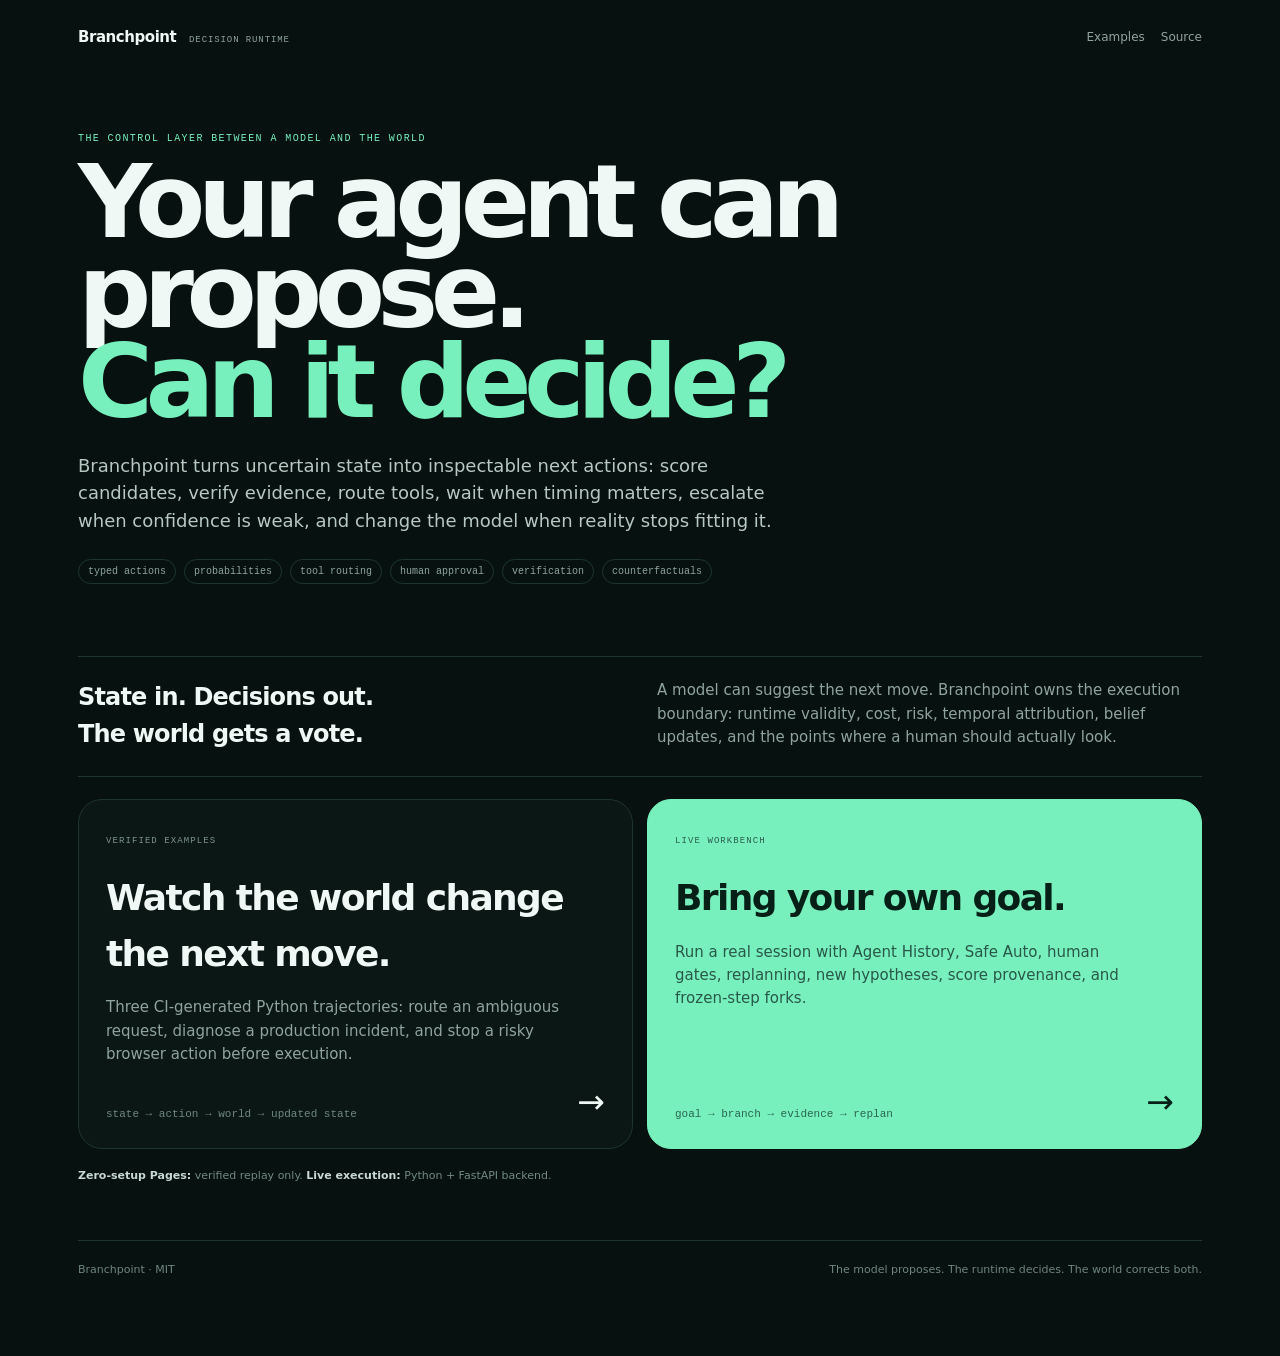
==== site/index.html @ 979b8182 "site: make the verified examples instantly relatable" ====
<!doctype html>
<html lang="en"><head><meta charset="utf-8"><meta name="viewport" content="width=device-width,initial-scale=1">
<meta name="description" content="Branchpoint is a decision runtime for AI agents: bounded probabilistic decisions, tool routing, confidence gates, verification, human approval, and counterfactual replay.">
<meta name="keywords" content="AI agents, decision runtime, probabilistic decisions, typed decisions, tool routing, semantic routing, confidence gates, human in the loop, agent evaluation, counterfactual replay">
<meta property="og:title" content="Branchpoint — the decision layer for agents">
<meta property="og:description" content="Your model can propose. Your software still has to decide.">
<meta property="og:type" content="website">
<meta name="twitter:card" content="summary_large_image">
<title>Branchpoint — probabilistic decision runtime for AI agents</title>
<style>
:root{--bg:#07110f;--paper:#0b1715;--ink:#eff8f4;--muted:#90a49e;--line:#1d3530;--mint:#78f0be;--soft:#cfe0da}
*{box-sizing:border-box}body{margin:0;background:var(--bg);color:var(--ink);font:15px/1.55 Inter,ui-sans-serif,system-ui,sans-serif}a{color:inherit}.wrap{max-width:1180px;margin:auto;padding:26px 28px 78px}.top{display:flex;align-items:center;justify-content:space-between;margin-bottom:84px}.brand{font-weight:850;letter-spacing:-.03em;text-decoration:none}.brand small{margin-left:8px;color:var(--muted);font:9px ui-monospace,monospace;letter-spacing:.1em}.topnav{display:flex;gap:16px}.topnav a{color:var(--muted);font-size:12px;text-decoration:none}.hero{max-width:920px}.eyebrow{color:var(--mint);font:10px ui-monospace,monospace;letter-spacing:.14em}.hero h1{font-size:clamp(54px,8vw,104px);line-height:.88;letter-spacing:-.075em;margin:13px 0 24px;max-width:1000px}.hero h1 em{color:var(--mint);font-style:normal}.hero p{max-width:740px;margin:0;color:#b7c8c2;font-size:18px}.proof{display:flex;gap:8px;flex-wrap:wrap;margin-top:24px}.proof span{border:1px solid var(--line);border-radius:999px;padding:6px 9px;color:#8ea49e;font:10px ui-monospace,monospace}.statement{margin:72px 0 22px;padding:22px 0;border-top:1px solid var(--line);border-bottom:1px solid var(--line);display:grid;grid-template-columns:1fr 1fr;gap:34px}.statement b{font-size:24px;letter-spacing:-.035em}.statement p{margin:0;color:var(--muted)}.grid{display:grid;grid-template-columns:1fr 1fr;gap:14px}.card{display:block;position:relative;min-height:350px;padding:27px;border:1px solid var(--line);border-radius:24px;background:var(--paper);text-decoration:none;transition:.16s}.card:hover{transform:translateY(-2px);border-color:#40665a}.card.primary{background:var(--mint);color:#062018;border-color:var(--mint)}.tag{font:9px ui-monospace,monospace;letter-spacing:.12em;color:#7d958d}.primary .tag{color:#295e4d}.card h2{font-size:36px;letter-spacing:-.045em;margin:20px 0 10px}.card p{max-width:470px;color:var(--muted)}.primary p{color:#285848}.flow{position:absolute;left:27px;bottom:28px;font:11px ui-monospace,monospace;color:#6f8880}.primary .flow{color:#2a6551}.arrow{position:absolute;right:27px;bottom:20px;font-size:33px}.mini{margin-top:18px;color:#728a82;font-size:11px}.mini strong{color:#c8d9d3}.footer{margin-top:56px;padding-top:20px;border-top:1px solid var(--line);display:flex;justify-content:space-between;gap:20px;color:#6f857e;font-size:11px}
@media(max-width:760px){.top{margin-bottom:54px}.topnav{display:none}.hero h1{font-size:55px}.statement,.grid{grid-template-columns:1fr}.card{min-height:320px}.wrap{padding-inline:18px}}
</style></head>
<body><main class="wrap">
<header class="top"><a class="brand" href="./">Branchpoint <small>DECISION RUNTIME</small></a><nav class="topnav"><a href="examples.html">Examples</a><a href="https://github.com/hippoley/branchpoint-runtime">Source</a></nav></header>
<section class="hero">
<div class="eyebrow">THE CONTROL LAYER BETWEEN A MODEL AND THE WORLD</div>
<h1>Your agent can propose.<br><em>Can it decide?</em></h1>
<p>Branchpoint turns uncertain state into inspectable next actions: score candidates, verify evidence, route tools, wait when timing matters, escalate when confidence is weak, and change the model when reality stops fitting it.</p>
<div class="proof"><span>typed actions</span><span>probabilities</span><span>tool routing</span><span>human approval</span><span>verification</span><span>counterfactuals</span></div>
</section>
<section class="statement">
<b>State in. Decisions out.<br>The world gets a vote.</b>
<p>A model can suggest the next move. Branchpoint owns the execution boundary: runtime validity, cost, risk, temporal attribution, belief updates, and the points where a human should actually look.</p>
</section>
<section class="grid">
<a class="card" href="examples.html">
<span class="tag">VERIFIED EXAMPLES</span>
<h2>Watch the world change the next move.</h2>
<p>Three CI-generated Python trajectories: route an ambiguous request, diagnose a production incident, and stop a risky browser action before execution.</p>
<div class="flow">state → action → world → updated state</div><span class="arrow">→</span>
</a>
<a class="card primary" href="https://github.com/hippoley/branchpoint-runtime">
<span class="tag">LIVE WORKBENCH</span>
<h2>Bring your own goal.</h2>
<p>Run a real session with Agent History, Safe Auto, human gates, replanning, new hypotheses, score provenance, and frozen-step forks.</p>
<div class="flow">goal → branch → evidence → replan</div><span class="arrow">→</span>
</a>
</section>
<div class="mini"><strong>Zero-setup Pages:</strong> verified replay only. <strong>Live execution:</strong> Python + FastAPI backend.</div>
<footer class="footer"><span>Branchpoint · MIT</span><span>The model proposes. The runtime decides. The world corrects both.</span></footer>
</main></body></html>
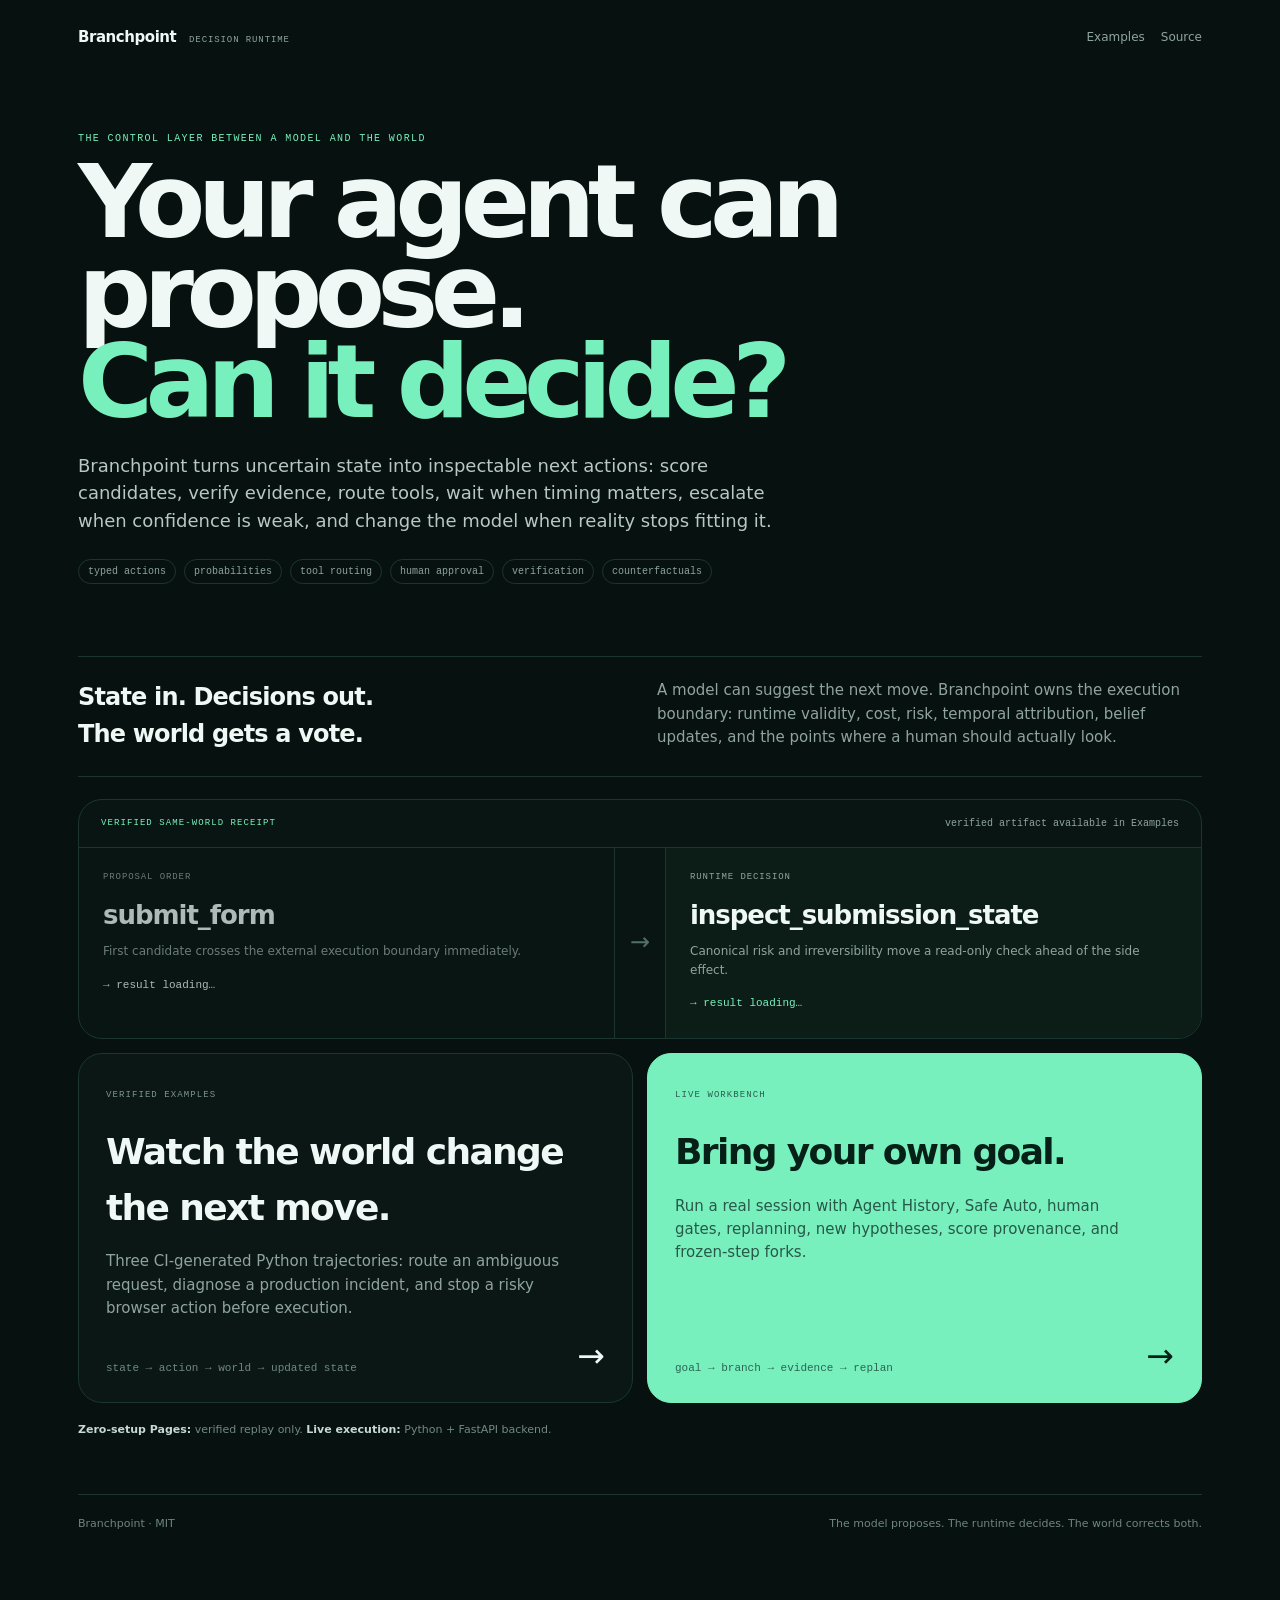
==== commit ca512b93: "site: surface the verified execution-boundary split on the homepage" ====
--- a/site/index.html
+++ b/site/index.html
@@ -9,8 +9,8 @@
 <title>Branchpoint — probabilistic decision runtime for AI agents</title>
 <style>
 :root{--bg:#07110f;--paper:#0b1715;--ink:#eff8f4;--muted:#90a49e;--line:#1d3530;--mint:#78f0be;--soft:#cfe0da}
-*{box-sizing:border-box}body{margin:0;background:var(--bg);color:var(--ink);font:15px/1.55 Inter,ui-sans-serif,system-ui,sans-serif}a{color:inherit}.wrap{max-width:1180px;margin:auto;padding:26px 28px 78px}.top{display:flex;align-items:center;justify-content:space-between;margin-bottom:84px}.brand{font-weight:850;letter-spacing:-.03em;text-decoration:none}.brand small{margin-left:8px;color:var(--muted);font:9px ui-monospace,monospace;letter-spacing:.1em}.topnav{display:flex;gap:16px}.topnav a{color:var(--muted);font-size:12px;text-decoration:none}.hero{max-width:920px}.eyebrow{color:var(--mint);font:10px ui-monospace,monospace;letter-spacing:.14em}.hero h1{font-size:clamp(54px,8vw,104px);line-height:.88;letter-spacing:-.075em;margin:13px 0 24px;max-width:1000px}.hero h1 em{color:var(--mint);font-style:normal}.hero p{max-width:740px;margin:0;color:#b7c8c2;font-size:18px}.proof{display:flex;gap:8px;flex-wrap:wrap;margin-top:24px}.proof span{border:1px solid var(--line);border-radius:999px;padding:6px 9px;color:#8ea49e;font:10px ui-monospace,monospace}.statement{margin:72px 0 22px;padding:22px 0;border-top:1px solid var(--line);border-bottom:1px solid var(--line);display:grid;grid-template-columns:1fr 1fr;gap:34px}.statement b{font-size:24px;letter-spacing:-.035em}.statement p{margin:0;color:var(--muted)}.grid{display:grid;grid-template-columns:1fr 1fr;gap:14px}.card{display:block;position:relative;min-height:350px;padding:27px;border:1px solid var(--line);border-radius:24px;background:var(--paper);text-decoration:none;transition:.16s}.card:hover{transform:translateY(-2px);border-color:#40665a}.card.primary{background:var(--mint);color:#062018;border-color:var(--mint)}.tag{font:9px ui-monospace,monospace;letter-spacing:.12em;color:#7d958d}.primary .tag{color:#295e4d}.card h2{font-size:36px;letter-spacing:-.045em;margin:20px 0 10px}.card p{max-width:470px;color:var(--muted)}.primary p{color:#285848}.flow{position:absolute;left:27px;bottom:28px;font:11px ui-monospace,monospace;color:#6f8880}.primary .flow{color:#2a6551}.arrow{position:absolute;right:27px;bottom:20px;font-size:33px}.mini{margin-top:18px;color:#728a82;font-size:11px}.mini strong{color:#c8d9d3}.footer{margin-top:56px;padding-top:20px;border-top:1px solid var(--line);display:flex;justify-content:space-between;gap:20px;color:#6f857e;font-size:11px}
-@media(max-width:760px){.top{margin-bottom:54px}.topnav{display:none}.hero h1{font-size:55px}.statement,.grid{grid-template-columns:1fr}.card{min-height:320px}.wrap{padding-inline:18px}}
+*{box-sizing:border-box}body{margin:0;background:var(--bg);color:var(--ink);font:15px/1.55 Inter,ui-sans-serif,system-ui,sans-serif}a{color:inherit}.wrap{max-width:1180px;margin:auto;padding:26px 28px 78px}.top{display:flex;align-items:center;justify-content:space-between;margin-bottom:84px}.brand{font-weight:850;letter-spacing:-.03em;text-decoration:none}.brand small{margin-left:8px;color:var(--muted);font:9px ui-monospace,monospace;letter-spacing:.1em}.topnav{display:flex;gap:16px}.topnav a{color:var(--muted);font-size:12px;text-decoration:none}.hero{max-width:920px}.eyebrow{color:var(--mint);font:10px ui-monospace,monospace;letter-spacing:.14em}.hero h1{font-size:clamp(54px,8vw,104px);line-height:.88;letter-spacing:-.075em;margin:13px 0 24px;max-width:1000px}.hero h1 em{color:var(--mint);font-style:normal}.hero p{max-width:740px;margin:0;color:#b7c8c2;font-size:18px}.proof{display:flex;gap:8px;flex-wrap:wrap;margin-top:24px}.proof span{border:1px solid var(--line);border-radius:999px;padding:6px 9px;color:#8ea49e;font:10px ui-monospace,monospace}.statement{margin:72px 0 22px;padding:22px 0;border-top:1px solid var(--line);border-bottom:1px solid var(--line);display:grid;grid-template-columns:1fr 1fr;gap:34px}.statement b{font-size:24px;letter-spacing:-.035em}.statement p{margin:0;color:var(--muted)}.receipt{margin:22px 0 14px;border:1px solid var(--line);border-radius:24px;overflow:hidden;background:#091513}.receipt-head{display:flex;justify-content:space-between;gap:20px;align-items:center;padding:18px 22px;border-bottom:1px solid var(--line)}.receipt-head span{font:9px ui-monospace,monospace;color:var(--mint);letter-spacing:.12em}.receipt-head small{color:var(--muted);font:10px ui-monospace,monospace}.receipt-grid{display:grid;grid-template-columns:1fr 52px 1fr}.arm{padding:24px;min-height:190px}.arm.bad{opacity:.72}.arm.good{background:#0c1d18}.arm-label{font:9px ui-monospace,monospace;color:var(--muted);letter-spacing:.1em}.arm h3{font-size:26px;letter-spacing:-.04em;margin:13px 0 7px}.arm p{margin:0;color:var(--muted);font-size:12px}.arm strong{display:inline-block;margin-top:18px;font:11px ui-monospace,monospace}.arm.good strong{color:var(--mint)}.split{display:grid;place-items:center;border-left:1px solid var(--line);border-right:1px solid var(--line);color:#537168;font-size:24px}.grid{display:grid;grid-template-columns:1fr 1fr;gap:14px}.card{display:block;position:relative;min-height:350px;padding:27px;border:1px solid var(--line);border-radius:24px;background:var(--paper);text-decoration:none;transition:.16s}.card:hover{transform:translateY(-2px);border-color:#40665a}.card.primary{background:var(--mint);color:#062018;border-color:var(--mint)}.tag{font:9px ui-monospace,monospace;letter-spacing:.12em;color:#7d958d}.primary .tag{color:#295e4d}.card h2{font-size:36px;letter-spacing:-.045em;margin:20px 0 10px}.card p{max-width:470px;color:var(--muted)}.primary p{color:#285848}.flow{position:absolute;left:27px;bottom:28px;font:11px ui-monospace,monospace;color:#6f8880}.primary .flow{color:#2a6551}.arrow{position:absolute;right:27px;bottom:20px;font-size:33px}.mini{margin-top:18px;color:#728a82;font-size:11px}.mini strong{color:#c8d9d3}.footer{margin-top:56px;padding-top:20px;border-top:1px solid var(--line);display:flex;justify-content:space-between;gap:20px;color:#6f857e;font-size:11px}
+@media(max-width:760px){.top{margin-bottom:54px}.topnav{display:none}.hero h1{font-size:55px}.statement,.grid{grid-template-columns:1fr}.receipt-grid{grid-template-columns:1fr}.split{height:42px;border:0;border-top:1px solid var(--line);border-bottom:1px solid var(--line);transform:rotate(90deg)}.card{min-height:320px}.wrap{padding-inline:18px}}
 </style></head>
 <body><main class="wrap">
 <header class="top"><a class="brand" href="./">Branchpoint <small>DECISION RUNTIME</small></a><nav class="topnav"><a href="examples.html">Examples</a><a href="https://github.com/hippoley/branchpoint-runtime">Source</a></nav></header>
@@ -23,6 +23,14 @@
 <section class="statement">
 <b>State in. Decisions out.<br>The world gets a vote.</b>
 <p>A model can suggest the next move. Branchpoint owns the execution boundary: runtime validity, cost, risk, temporal attribution, belief updates, and the points where a human should actually look.</p>
+</section>
+<section class="receipt" aria-label="Verified same-world comparison">
+  <div class="receipt-head"><span>VERIFIED SAME-WORLD RECEIPT</span><small id="receiptBuild">loading CI artifact…</small></div>
+  <div class="receipt-grid">
+    <div class="arm bad"><div class="arm-label">PROPOSAL ORDER</div><h3 id="plainMove">submit_form</h3><p>First candidate crosses the external execution boundary immediately.</p><strong id="plainResult">→ result loading…</strong></div>
+    <div class="split">→</div>
+    <div class="arm good"><div class="arm-label">RUNTIME DECISION</div><h3 id="runtimeMove">inspect_submission_state</h3><p>Canonical risk and irreversibility move a read-only check ahead of the side effect.</p><strong id="runtimeResult">→ result loading…</strong></div>
+  </div>
 </section>
 <section class="grid">
 <a class="card" href="examples.html">
@@ -40,4 +48,16 @@
 </section>
 <div class="mini"><strong>Zero-setup Pages:</strong> verified replay only. <strong>Live execution:</strong> Python + FastAPI backend.</div>
 <footer class="footer"><span>Branchpoint · MIT</span><span>The model proposes. The runtime decides. The world corrects both.</span></footer>
-</main></body></html>+</main>
+<script>
+fetch('data/runtime.json').then(r=>r.json()).then(data=>{
+  const report=data.playable_ab||{},v=report.vanilla||{},q=report.causal||{};
+  const vm=v.metrics||{},qm=q.metrics||{};
+  const vd=(v.decisions||[])[0]?.selected?.name,qd=(q.decisions||[])[0]?.selected?.name;
+  if(vd)document.getElementById('plainMove').textContent=vd;
+  if(qd)document.getElementById('runtimeMove').textContent=qd;
+  document.getElementById('plainResult').textContent='→ '+(vm.success?'success':'failed');
+  document.getElementById('runtimeResult').textContent='→ '+(qm.success?'success':'failed');
+  document.getElementById('receiptBuild').textContent='build '+String(data.commit||'verified')+' · first divergence step '+String(report.first_divergence?.step??'—');
+}).catch(()=>{document.getElementById('receiptBuild').textContent='verified artifact available in Examples';});
+</script></body></html>
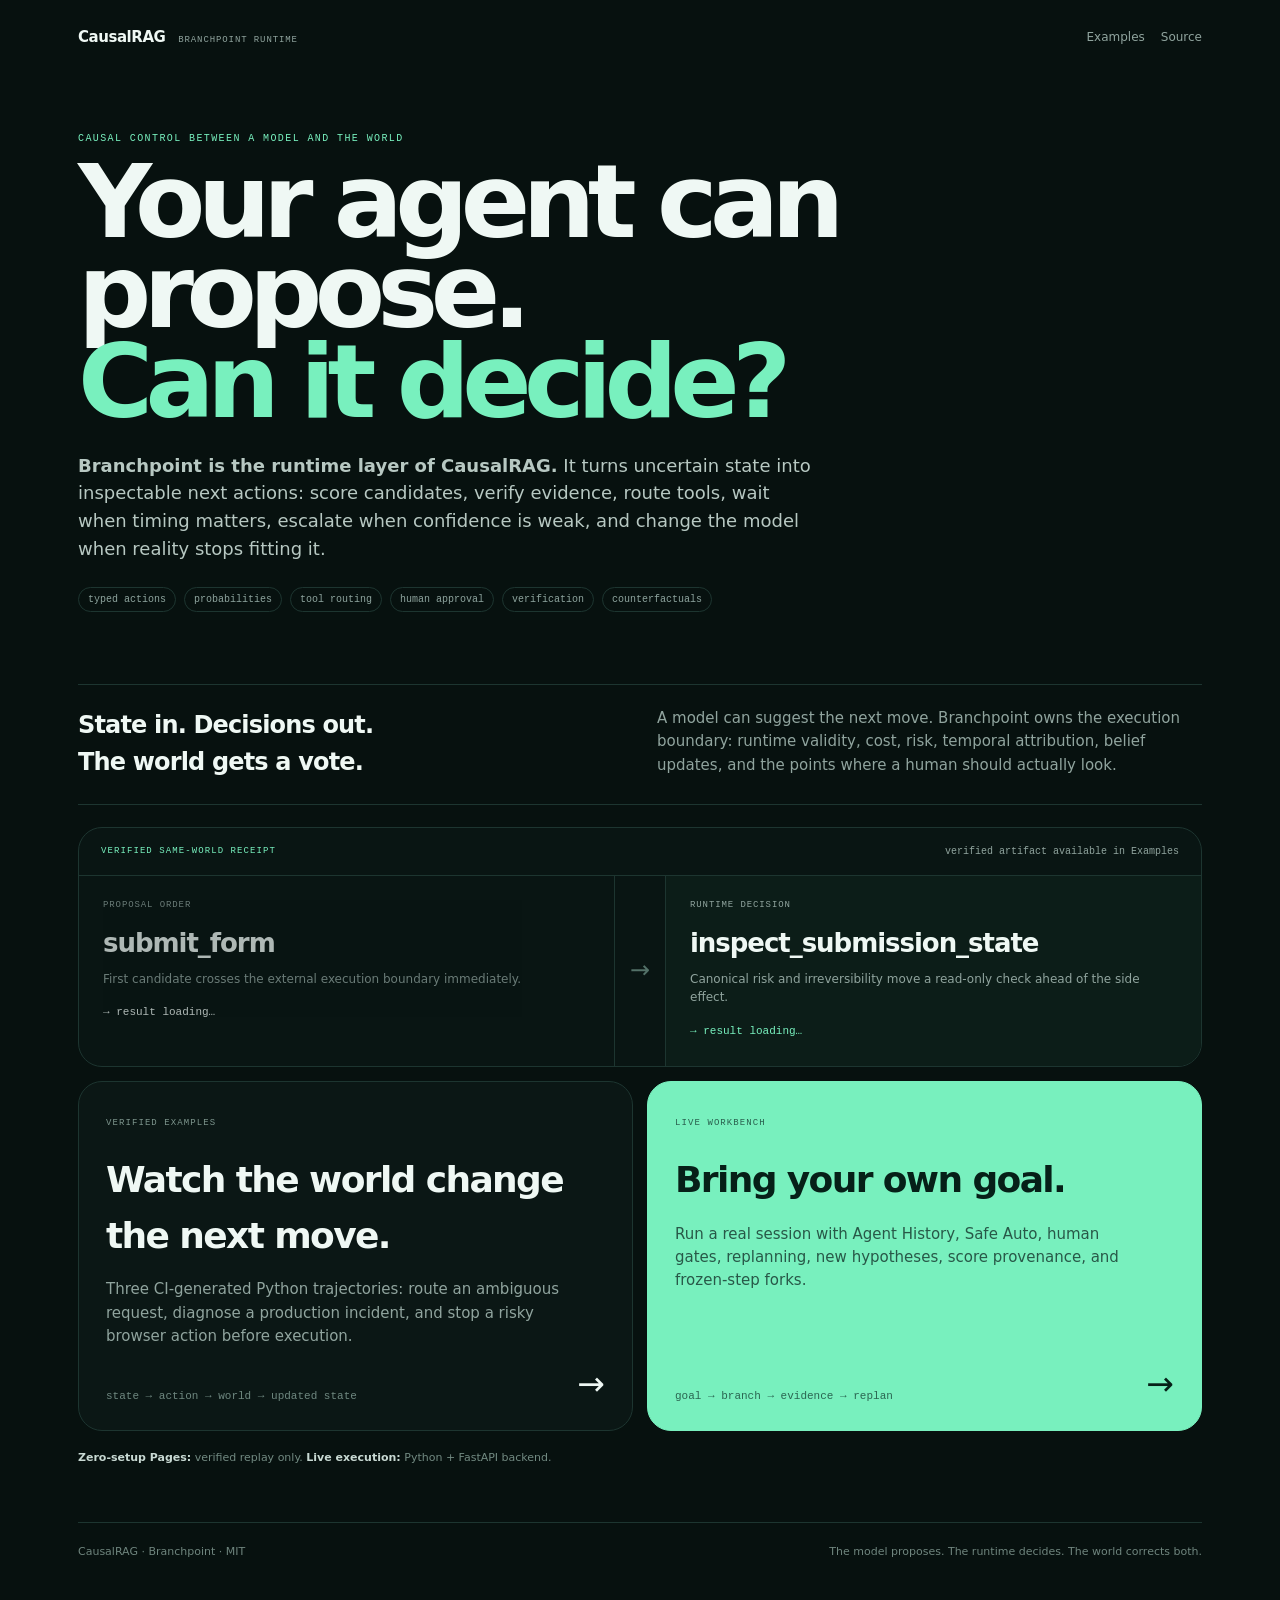
==== commit 65f7059e: "site: reconnect Branchpoint landing page to CausalRAG" ====
--- a/site/index.html
+++ b/site/index.html
@@ -1,23 +1,24 @@
 <!doctype html>
 <html lang="en"><head><meta charset="utf-8"><meta name="viewport" content="width=device-width,initial-scale=1">
-<meta name="description" content="Branchpoint is a decision runtime for AI agents: bounded probabilistic decisions, tool routing, confidence gates, verification, human approval, and counterfactual replay.">
-<meta name="keywords" content="AI agents, decision runtime, probabilistic decisions, typed decisions, tool routing, semantic routing, confidence gates, human in the loop, agent evaluation, counterfactual replay">
-<meta property="og:title" content="Branchpoint — the decision layer for agents">
+<meta name="description" content="CausalRAG / Branchpoint is a causal decision runtime for AI agents: bounded probabilistic decisions, tool routing, confidence gates, verification, human approval, and counterfactual replay.">
+<meta name="keywords" content="CausalRAG, Branchpoint, causal AI agents, decision runtime, probabilistic decisions, typed decisions, tool routing, semantic routing, confidence gates, human in the loop, agent evaluation, counterfactual replay">
+<meta property="og:title" content="CausalRAG / Branchpoint — the decision layer for agents">
 <meta property="og:description" content="Your model can propose. Your software still has to decide.">
 <meta property="og:type" content="website">
 <meta name="twitter:card" content="summary_large_image">
-<title>Branchpoint — probabilistic decision runtime for AI agents</title>
+<link rel="canonical" href="https://hippoley.github.io/CausalRAG/">
+<title>CausalRAG / Branchpoint — causal decision runtime for AI agents</title>
 <style>
 :root{--bg:#07110f;--paper:#0b1715;--ink:#eff8f4;--muted:#90a49e;--line:#1d3530;--mint:#78f0be;--soft:#cfe0da}
 *{box-sizing:border-box}body{margin:0;background:var(--bg);color:var(--ink);font:15px/1.55 Inter,ui-sans-serif,system-ui,sans-serif}a{color:inherit}.wrap{max-width:1180px;margin:auto;padding:26px 28px 78px}.top{display:flex;align-items:center;justify-content:space-between;margin-bottom:84px}.brand{font-weight:850;letter-spacing:-.03em;text-decoration:none}.brand small{margin-left:8px;color:var(--muted);font:9px ui-monospace,monospace;letter-spacing:.1em}.topnav{display:flex;gap:16px}.topnav a{color:var(--muted);font-size:12px;text-decoration:none}.hero{max-width:920px}.eyebrow{color:var(--mint);font:10px ui-monospace,monospace;letter-spacing:.14em}.hero h1{font-size:clamp(54px,8vw,104px);line-height:.88;letter-spacing:-.075em;margin:13px 0 24px;max-width:1000px}.hero h1 em{color:var(--mint);font-style:normal}.hero p{max-width:740px;margin:0;color:#b7c8c2;font-size:18px}.proof{display:flex;gap:8px;flex-wrap:wrap;margin-top:24px}.proof span{border:1px solid var(--line);border-radius:999px;padding:6px 9px;color:#8ea49e;font:10px ui-monospace,monospace}.statement{margin:72px 0 22px;padding:22px 0;border-top:1px solid var(--line);border-bottom:1px solid var(--line);display:grid;grid-template-columns:1fr 1fr;gap:34px}.statement b{font-size:24px;letter-spacing:-.035em}.statement p{margin:0;color:var(--muted)}.receipt{margin:22px 0 14px;border:1px solid var(--line);border-radius:24px;overflow:hidden;background:#091513}.receipt-head{display:flex;justify-content:space-between;gap:20px;align-items:center;padding:18px 22px;border-bottom:1px solid var(--line)}.receipt-head span{font:9px ui-monospace,monospace;color:var(--mint);letter-spacing:.12em}.receipt-head small{color:var(--muted);font:10px ui-monospace,monospace}.receipt-grid{display:grid;grid-template-columns:1fr 52px 1fr}.arm{padding:24px;min-height:190px}.arm.bad{opacity:.72}.arm.good{background:#0c1d18}.arm-label{font:9px ui-monospace,monospace;color:var(--muted);letter-spacing:.1em}.arm h3{font-size:26px;letter-spacing:-.04em;margin:13px 0 7px}.arm p{margin:0;color:var(--muted);font-size:12px}.arm strong{display:inline-block;margin-top:18px;font:11px ui-monospace,monospace}.arm.good strong{color:var(--mint)}.split{display:grid;place-items:center;border-left:1px solid var(--line);border-right:1px solid var(--line);color:#537168;font-size:24px}.grid{display:grid;grid-template-columns:1fr 1fr;gap:14px}.card{display:block;position:relative;min-height:350px;padding:27px;border:1px solid var(--line);border-radius:24px;background:var(--paper);text-decoration:none;transition:.16s}.card:hover{transform:translateY(-2px);border-color:#40665a}.card.primary{background:var(--mint);color:#062018;border-color:var(--mint)}.tag{font:9px ui-monospace,monospace;letter-spacing:.12em;color:#7d958d}.primary .tag{color:#295e4d}.card h2{font-size:36px;letter-spacing:-.045em;margin:20px 0 10px}.card p{max-width:470px;color:var(--muted)}.primary p{color:#285848}.flow{position:absolute;left:27px;bottom:28px;font:11px ui-monospace,monospace;color:#6f8880}.primary .flow{color:#2a6551}.arrow{position:absolute;right:27px;bottom:20px;font-size:33px}.mini{margin-top:18px;color:#728a82;font-size:11px}.mini strong{color:#c8d9d3}.footer{margin-top:56px;padding-top:20px;border-top:1px solid var(--line);display:flex;justify-content:space-between;gap:20px;color:#6f857e;font-size:11px}
 @media(max-width:760px){.top{margin-bottom:54px}.topnav{display:none}.hero h1{font-size:55px}.statement,.grid{grid-template-columns:1fr}.receipt-grid{grid-template-columns:1fr}.split{height:42px;border:0;border-top:1px solid var(--line);border-bottom:1px solid var(--line);transform:rotate(90deg)}.card{min-height:320px}.wrap{padding-inline:18px}}
 </style></head>
 <body><main class="wrap">
-<header class="top"><a class="brand" href="./">Branchpoint <small>DECISION RUNTIME</small></a><nav class="topnav"><a href="examples.html">Examples</a><a href="https://github.com/hippoley/branchpoint-runtime">Source</a></nav></header>
+<header class="top"><a class="brand" href="./">CausalRAG <small>BRANCHPOINT RUNTIME</small></a><nav class="topnav"><a href="examples.html">Examples</a><a href="https://github.com/hippoley/CausalRAG">Source</a></nav></header>
 <section class="hero">
-<div class="eyebrow">THE CONTROL LAYER BETWEEN A MODEL AND THE WORLD</div>
+<div class="eyebrow">CAUSAL CONTROL BETWEEN A MODEL AND THE WORLD</div>
 <h1>Your agent can propose.<br><em>Can it decide?</em></h1>
-<p>Branchpoint turns uncertain state into inspectable next actions: score candidates, verify evidence, route tools, wait when timing matters, escalate when confidence is weak, and change the model when reality stops fitting it.</p>
+<p><b>Branchpoint is the runtime layer of CausalRAG.</b> It turns uncertain state into inspectable next actions: score candidates, verify evidence, route tools, wait when timing matters, escalate when confidence is weak, and change the model when reality stops fitting it.</p>
 <div class="proof"><span>typed actions</span><span>probabilities</span><span>tool routing</span><span>human approval</span><span>verification</span><span>counterfactuals</span></div>
 </section>
 <section class="statement">
@@ -39,7 +40,7 @@
 <p>Three CI-generated Python trajectories: route an ambiguous request, diagnose a production incident, and stop a risky browser action before execution.</p>
 <div class="flow">state → action → world → updated state</div><span class="arrow">→</span>
 </a>
-<a class="card primary" href="https://github.com/hippoley/branchpoint-runtime">
+<a class="card primary" href="https://github.com/hippoley/CausalRAG">
 <span class="tag">LIVE WORKBENCH</span>
 <h2>Bring your own goal.</h2>
 <p>Run a real session with Agent History, Safe Auto, human gates, replanning, new hypotheses, score provenance, and frozen-step forks.</p>
@@ -47,7 +48,7 @@
 </a>
 </section>
 <div class="mini"><strong>Zero-setup Pages:</strong> verified replay only. <strong>Live execution:</strong> Python + FastAPI backend.</div>
-<footer class="footer"><span>Branchpoint · MIT</span><span>The model proposes. The runtime decides. The world corrects both.</span></footer>
+<footer class="footer"><span>CausalRAG · Branchpoint · MIT</span><span>The model proposes. The runtime decides. The world corrects both.</span></footer>
 </main>
 <script>
 fetch('data/runtime.json').then(r=>r.json()).then(data=>{
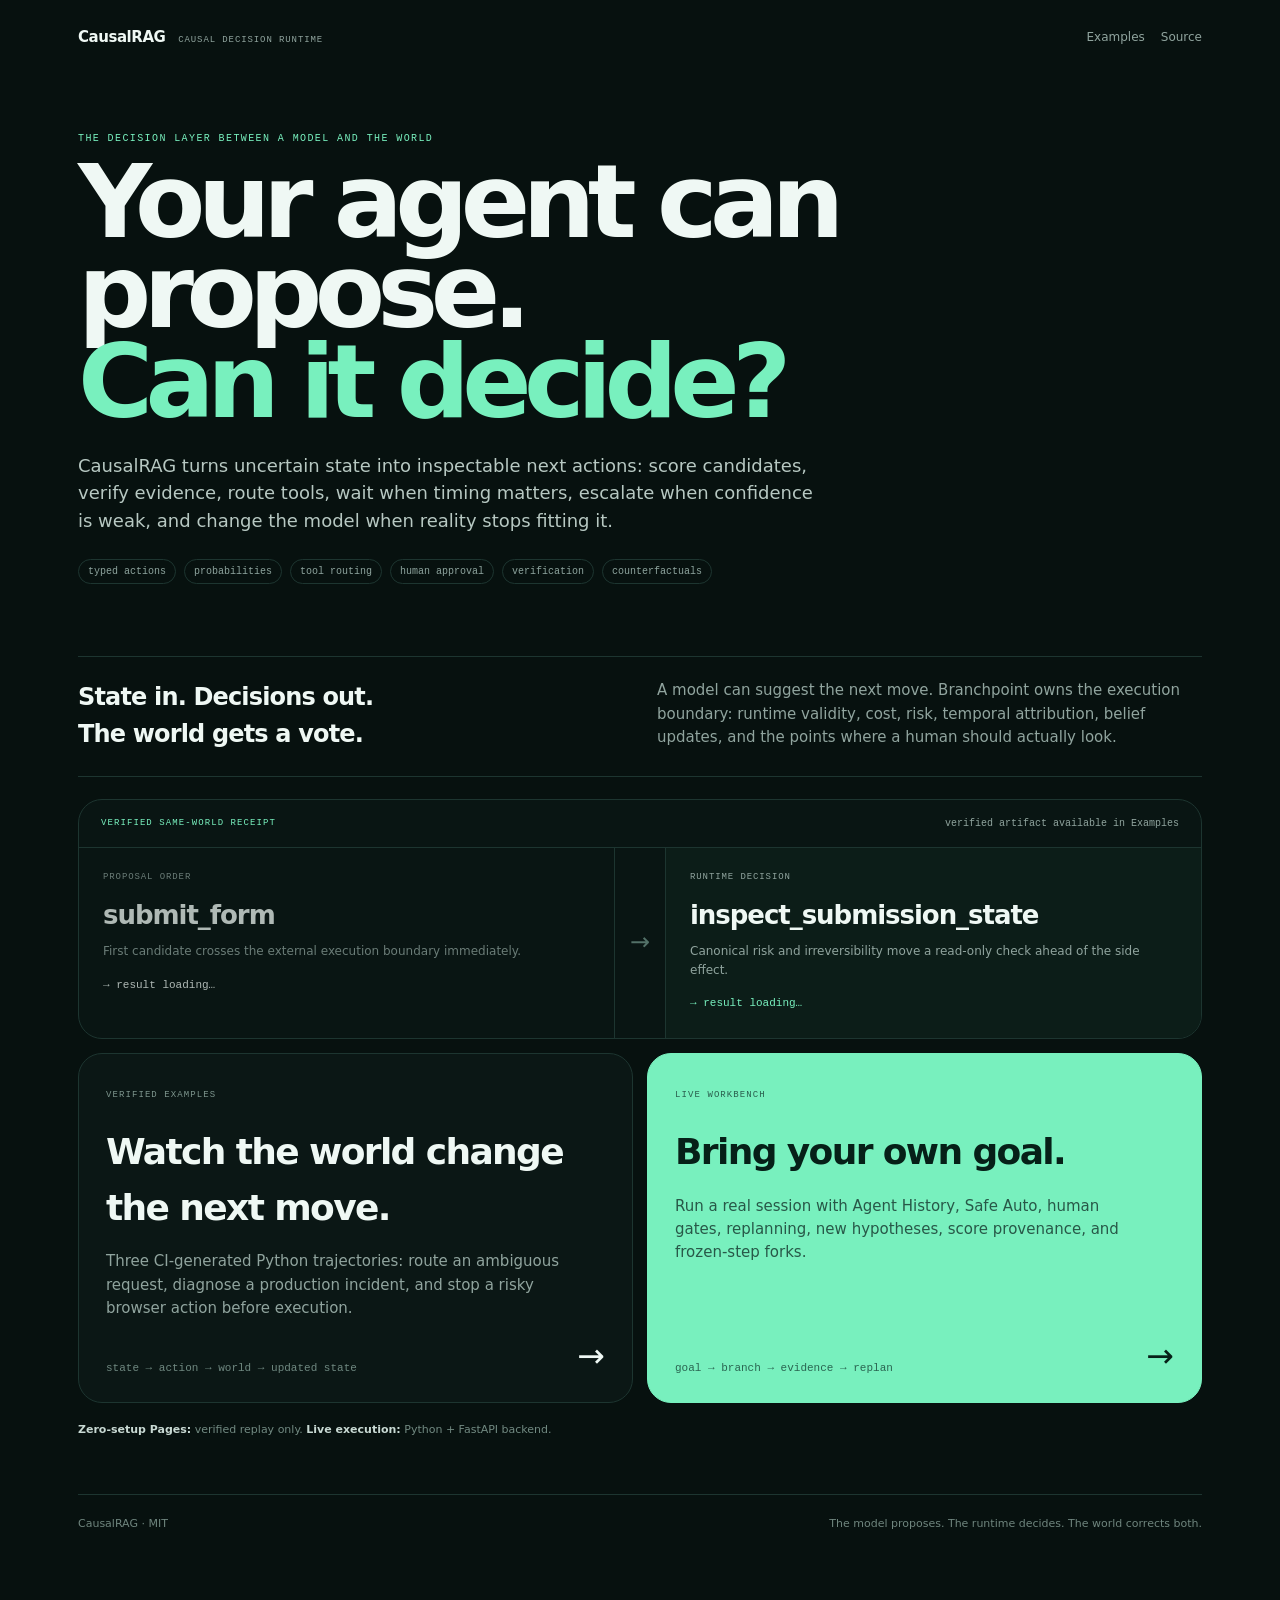
==== commit 582eca0c: "site: make CausalRAG the single public brand" ====
--- a/site/index.html
+++ b/site/index.html
@@ -1,24 +1,29 @@
 <!doctype html>
 <html lang="en"><head><meta charset="utf-8"><meta name="viewport" content="width=device-width,initial-scale=1">
-<meta name="description" content="CausalRAG / Branchpoint is a causal decision runtime for AI agents: bounded probabilistic decisions, tool routing, confidence gates, verification, human approval, and counterfactual replay.">
-<meta name="keywords" content="CausalRAG, Branchpoint, causal AI agents, decision runtime, probabilistic decisions, typed decisions, tool routing, semantic routing, confidence gates, human in the loop, agent evaluation, counterfactual replay">
-<meta property="og:title" content="CausalRAG / Branchpoint — the decision layer for agents">
-<meta property="og:description" content="Your model can propose. Your software still has to decide.">
+<meta name="description" content="CausalRAG is a causal decision runtime for AI agents: explicit uncertainty, tool routing, risk gates, verification, human approval, and counterfactual replay.">
+<meta name="keywords" content="CausalRAG, causal AI agents, decision runtime, probabilistic decisions, typed actions, tool routing, confidence gates, human in the loop, agent evaluation, counterfactual replay, Branchpoint runtime">
+<meta property="og:title" content="CausalRAG — causal decision runtime for AI agents">
+<meta property="og:description" content="The model proposes. CausalRAG decides what is safe, informative, and worth doing next.">
 <meta property="og:type" content="website">
+<meta property="og:url" content="https://hippoley.github.io/CausalRAG/">
+<meta property="og:image" content="https://hippoley.github.io/CausalRAG/social-preview.svg">
 <meta name="twitter:card" content="summary_large_image">
+<meta name="twitter:title" content="CausalRAG — causal decision runtime for AI agents">
+<meta name="twitter:description" content="The model proposes. CausalRAG decides what is safe, informative, and worth doing next.">
+<meta name="twitter:image" content="https://hippoley.github.io/CausalRAG/social-preview.svg">
 <link rel="canonical" href="https://hippoley.github.io/CausalRAG/">
-<title>CausalRAG / Branchpoint — causal decision runtime for AI agents</title>
+<title>CausalRAG — causal decision runtime for AI agents</title>
 <style>
 :root{--bg:#07110f;--paper:#0b1715;--ink:#eff8f4;--muted:#90a49e;--line:#1d3530;--mint:#78f0be;--soft:#cfe0da}
 *{box-sizing:border-box}body{margin:0;background:var(--bg);color:var(--ink);font:15px/1.55 Inter,ui-sans-serif,system-ui,sans-serif}a{color:inherit}.wrap{max-width:1180px;margin:auto;padding:26px 28px 78px}.top{display:flex;align-items:center;justify-content:space-between;margin-bottom:84px}.brand{font-weight:850;letter-spacing:-.03em;text-decoration:none}.brand small{margin-left:8px;color:var(--muted);font:9px ui-monospace,monospace;letter-spacing:.1em}.topnav{display:flex;gap:16px}.topnav a{color:var(--muted);font-size:12px;text-decoration:none}.hero{max-width:920px}.eyebrow{color:var(--mint);font:10px ui-monospace,monospace;letter-spacing:.14em}.hero h1{font-size:clamp(54px,8vw,104px);line-height:.88;letter-spacing:-.075em;margin:13px 0 24px;max-width:1000px}.hero h1 em{color:var(--mint);font-style:normal}.hero p{max-width:740px;margin:0;color:#b7c8c2;font-size:18px}.proof{display:flex;gap:8px;flex-wrap:wrap;margin-top:24px}.proof span{border:1px solid var(--line);border-radius:999px;padding:6px 9px;color:#8ea49e;font:10px ui-monospace,monospace}.statement{margin:72px 0 22px;padding:22px 0;border-top:1px solid var(--line);border-bottom:1px solid var(--line);display:grid;grid-template-columns:1fr 1fr;gap:34px}.statement b{font-size:24px;letter-spacing:-.035em}.statement p{margin:0;color:var(--muted)}.receipt{margin:22px 0 14px;border:1px solid var(--line);border-radius:24px;overflow:hidden;background:#091513}.receipt-head{display:flex;justify-content:space-between;gap:20px;align-items:center;padding:18px 22px;border-bottom:1px solid var(--line)}.receipt-head span{font:9px ui-monospace,monospace;color:var(--mint);letter-spacing:.12em}.receipt-head small{color:var(--muted);font:10px ui-monospace,monospace}.receipt-grid{display:grid;grid-template-columns:1fr 52px 1fr}.arm{padding:24px;min-height:190px}.arm.bad{opacity:.72}.arm.good{background:#0c1d18}.arm-label{font:9px ui-monospace,monospace;color:var(--muted);letter-spacing:.1em}.arm h3{font-size:26px;letter-spacing:-.04em;margin:13px 0 7px}.arm p{margin:0;color:var(--muted);font-size:12px}.arm strong{display:inline-block;margin-top:18px;font:11px ui-monospace,monospace}.arm.good strong{color:var(--mint)}.split{display:grid;place-items:center;border-left:1px solid var(--line);border-right:1px solid var(--line);color:#537168;font-size:24px}.grid{display:grid;grid-template-columns:1fr 1fr;gap:14px}.card{display:block;position:relative;min-height:350px;padding:27px;border:1px solid var(--line);border-radius:24px;background:var(--paper);text-decoration:none;transition:.16s}.card:hover{transform:translateY(-2px);border-color:#40665a}.card.primary{background:var(--mint);color:#062018;border-color:var(--mint)}.tag{font:9px ui-monospace,monospace;letter-spacing:.12em;color:#7d958d}.primary .tag{color:#295e4d}.card h2{font-size:36px;letter-spacing:-.045em;margin:20px 0 10px}.card p{max-width:470px;color:var(--muted)}.primary p{color:#285848}.flow{position:absolute;left:27px;bottom:28px;font:11px ui-monospace,monospace;color:#6f8880}.primary .flow{color:#2a6551}.arrow{position:absolute;right:27px;bottom:20px;font-size:33px}.mini{margin-top:18px;color:#728a82;font-size:11px}.mini strong{color:#c8d9d3}.footer{margin-top:56px;padding-top:20px;border-top:1px solid var(--line);display:flex;justify-content:space-between;gap:20px;color:#6f857e;font-size:11px}
 @media(max-width:760px){.top{margin-bottom:54px}.topnav{display:none}.hero h1{font-size:55px}.statement,.grid{grid-template-columns:1fr}.receipt-grid{grid-template-columns:1fr}.split{height:42px;border:0;border-top:1px solid var(--line);border-bottom:1px solid var(--line);transform:rotate(90deg)}.card{min-height:320px}.wrap{padding-inline:18px}}
 </style></head>
 <body><main class="wrap">
-<header class="top"><a class="brand" href="./">CausalRAG <small>BRANCHPOINT RUNTIME</small></a><nav class="topnav"><a href="examples.html">Examples</a><a href="https://github.com/hippoley/CausalRAG">Source</a></nav></header>
+<header class="top"><a class="brand" href="./">CausalRAG <small>CAUSAL DECISION RUNTIME</small></a><nav class="topnav"><a href="examples.html">Examples</a><a href="https://github.com/hippoley/CausalRAG">Source</a></nav></header>
 <section class="hero">
-<div class="eyebrow">CAUSAL CONTROL BETWEEN A MODEL AND THE WORLD</div>
+<div class="eyebrow">THE DECISION LAYER BETWEEN A MODEL AND THE WORLD</div>
 <h1>Your agent can propose.<br><em>Can it decide?</em></h1>
-<p><b>Branchpoint is the runtime layer of CausalRAG.</b> It turns uncertain state into inspectable next actions: score candidates, verify evidence, route tools, wait when timing matters, escalate when confidence is weak, and change the model when reality stops fitting it.</p>
+<p>CausalRAG turns uncertain state into inspectable next actions: score candidates, verify evidence, route tools, wait when timing matters, escalate when confidence is weak, and change the model when reality stops fitting it.</p>
 <div class="proof"><span>typed actions</span><span>probabilities</span><span>tool routing</span><span>human approval</span><span>verification</span><span>counterfactuals</span></div>
 </section>
 <section class="statement">
@@ -48,7 +53,7 @@
 </a>
 </section>
 <div class="mini"><strong>Zero-setup Pages:</strong> verified replay only. <strong>Live execution:</strong> Python + FastAPI backend.</div>
-<footer class="footer"><span>CausalRAG · Branchpoint · MIT</span><span>The model proposes. The runtime decides. The world corrects both.</span></footer>
+<footer class="footer"><span>CausalRAG · MIT</span><span>The model proposes. The runtime decides. The world corrects both.</span></footer>
 </main>
 <script>
 fetch('data/runtime.json').then(r=>r.json()).then(data=>{
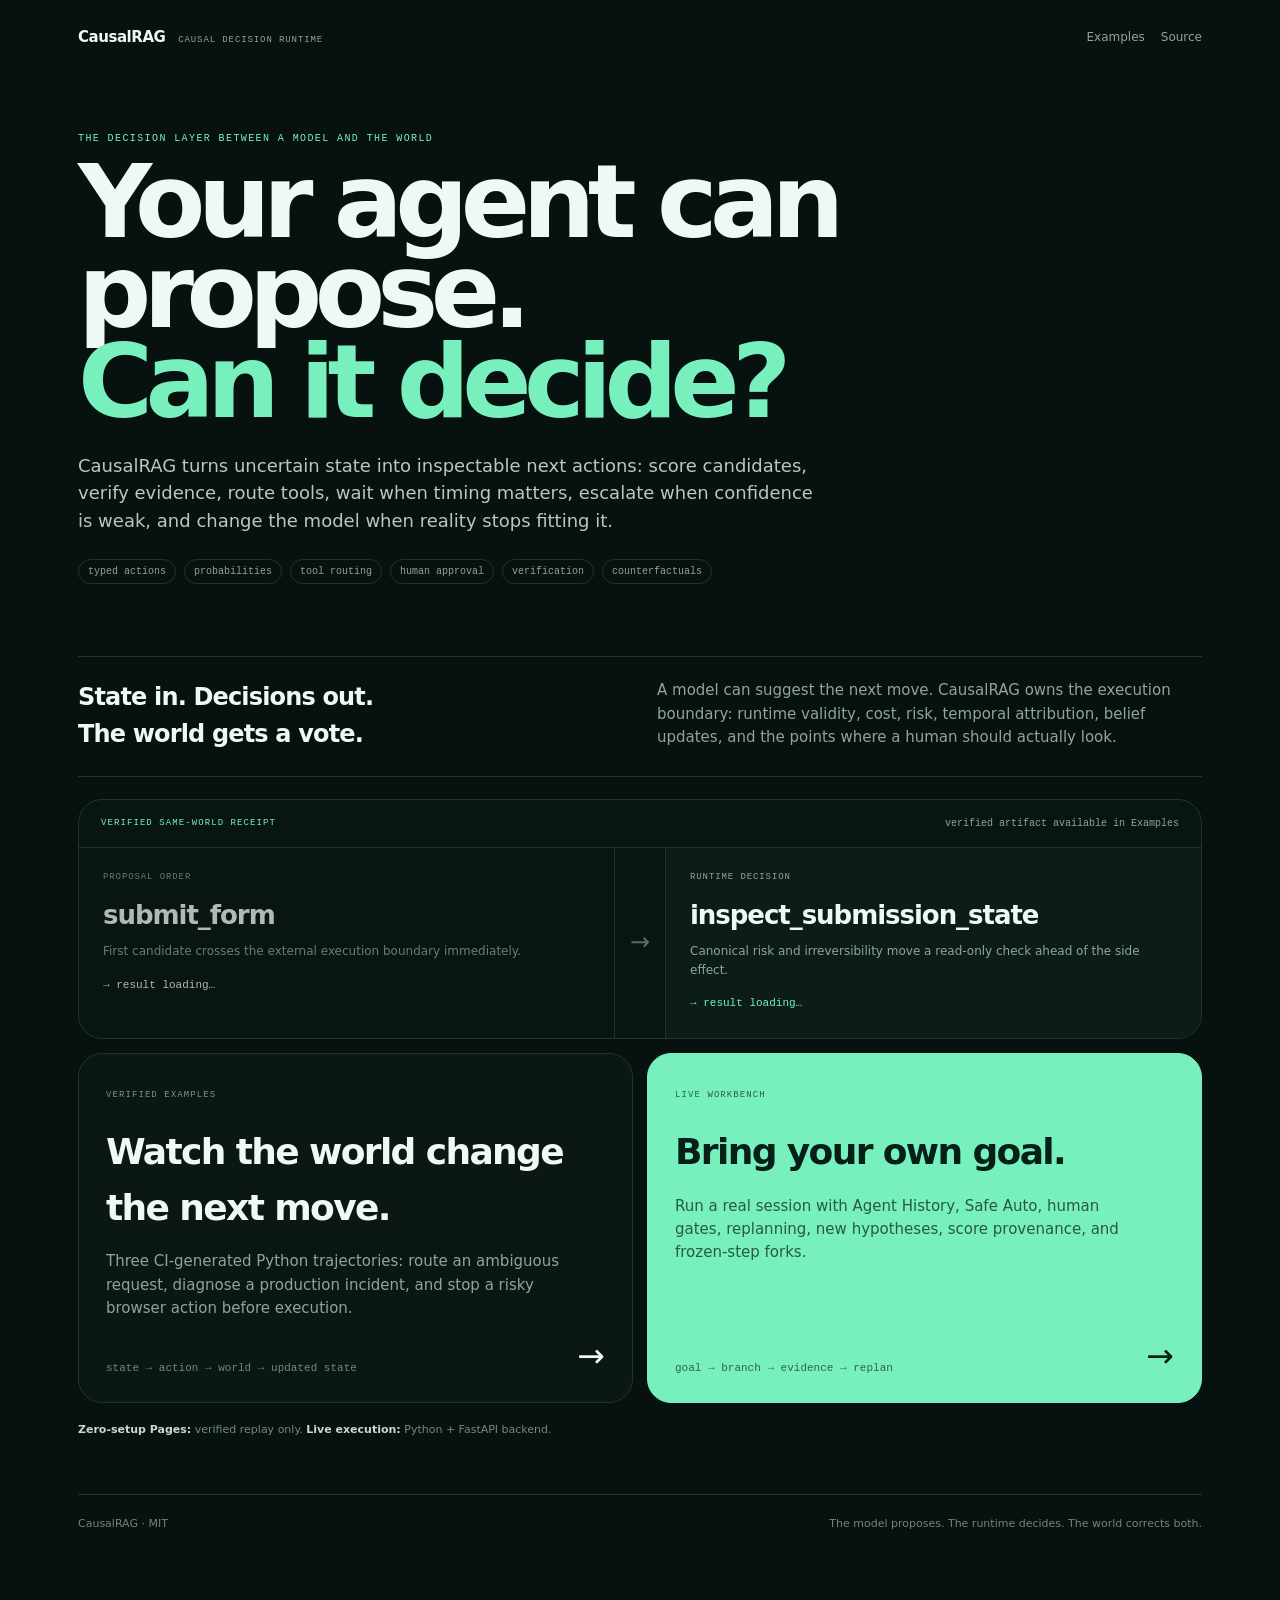
==== commit 44226f6e: "site: remove remaining second-brand copy" ====
--- a/site/index.html
+++ b/site/index.html
@@ -1,7 +1,7 @@
 <!doctype html>
 <html lang="en"><head><meta charset="utf-8"><meta name="viewport" content="width=device-width,initial-scale=1">
 <meta name="description" content="CausalRAG is a causal decision runtime for AI agents: explicit uncertainty, tool routing, risk gates, verification, human approval, and counterfactual replay.">
-<meta name="keywords" content="CausalRAG, causal AI agents, decision runtime, probabilistic decisions, typed actions, tool routing, confidence gates, human in the loop, agent evaluation, counterfactual replay, Branchpoint runtime">
+<meta name="keywords" content="CausalRAG, causal AI agents, decision runtime, probabilistic decisions, typed actions, tool routing, confidence gates, human in the loop, agent evaluation, counterfactual replay">
 <meta property="og:title" content="CausalRAG — causal decision runtime for AI agents">
 <meta property="og:description" content="The model proposes. CausalRAG decides what is safe, informative, and worth doing next.">
 <meta property="og:type" content="website">
@@ -28,7 +28,7 @@
 </section>
 <section class="statement">
 <b>State in. Decisions out.<br>The world gets a vote.</b>
-<p>A model can suggest the next move. Branchpoint owns the execution boundary: runtime validity, cost, risk, temporal attribution, belief updates, and the points where a human should actually look.</p>
+<p>A model can suggest the next move. CausalRAG owns the execution boundary: runtime validity, cost, risk, temporal attribution, belief updates, and the points where a human should actually look.</p>
 </section>
 <section class="receipt" aria-label="Verified same-world comparison">
   <div class="receipt-head"><span>VERIFIED SAME-WORLD RECEIPT</span><small id="receiptBuild">loading CI artifact…</small></div>
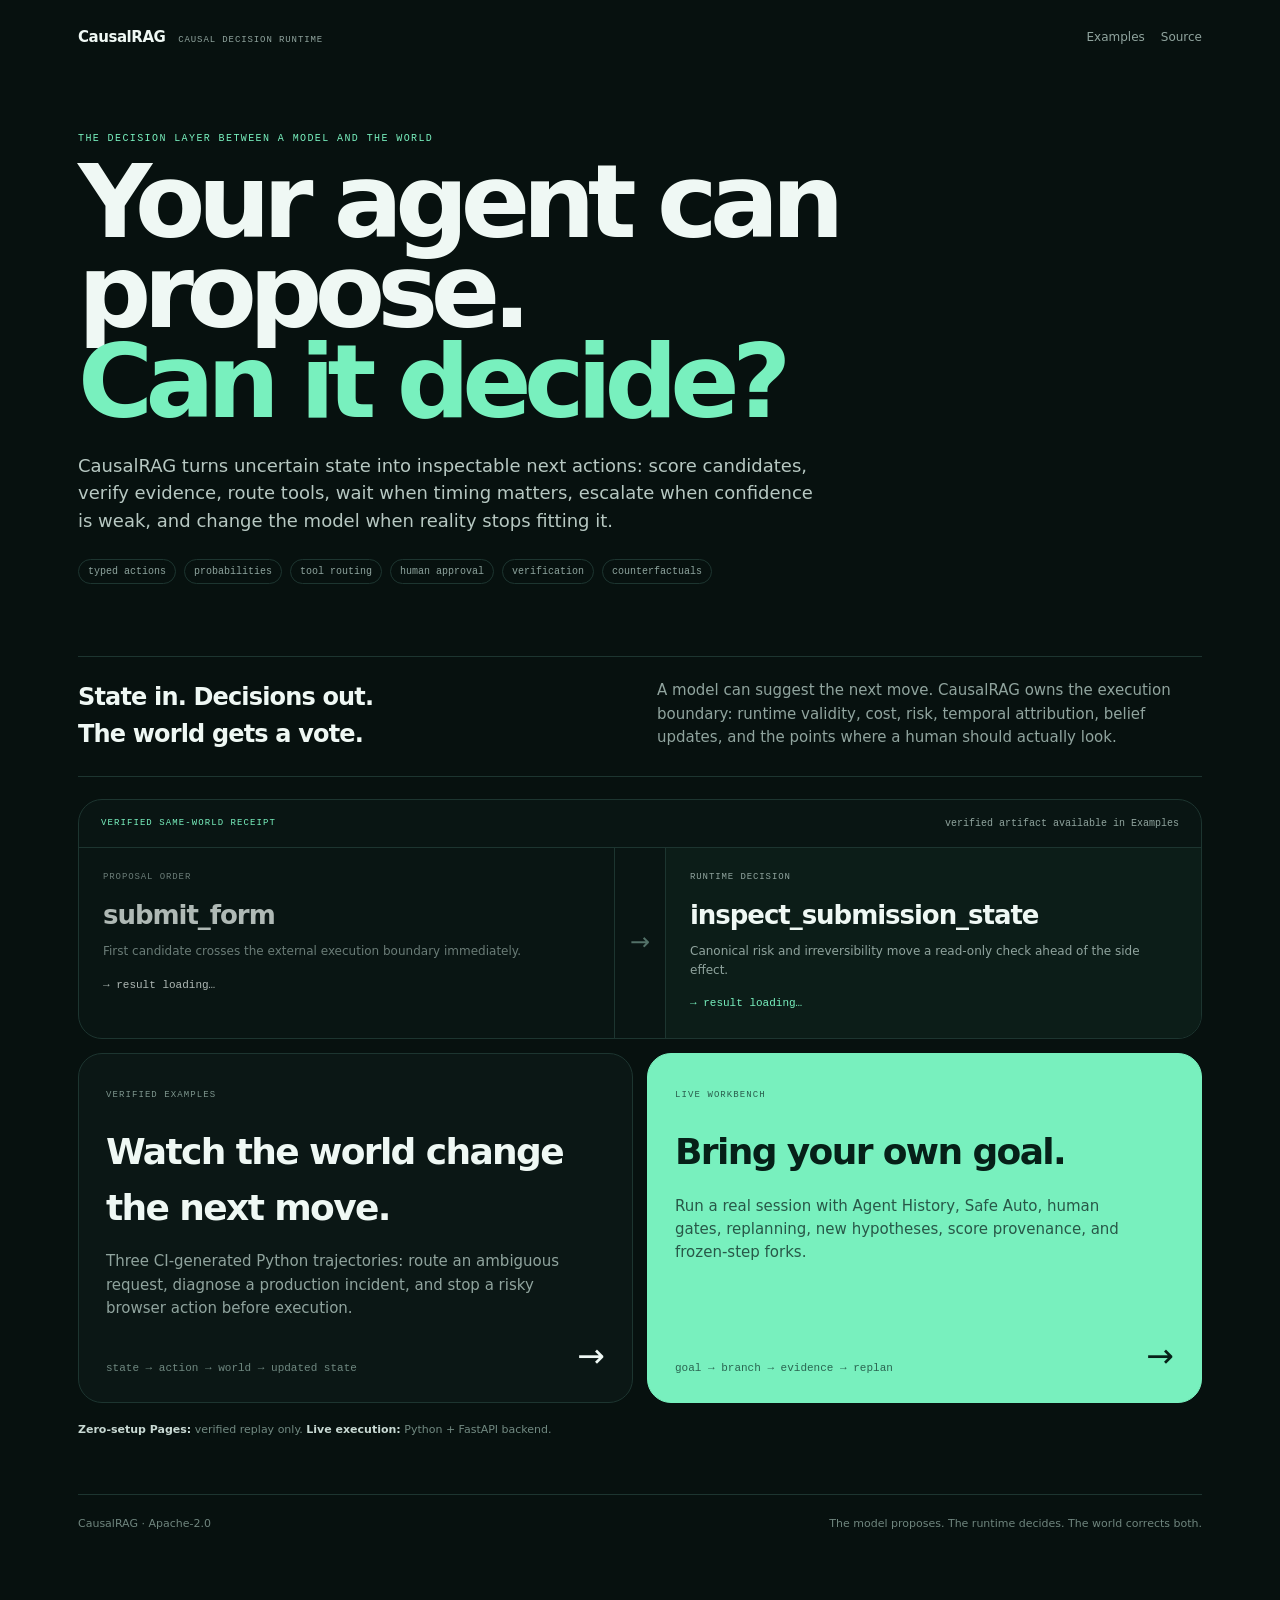
==== commit c25605f2: "legal: align Pages footer with Apache-2.0" ====
--- a/site/index.html
+++ b/site/index.html
@@ -53,7 +53,7 @@
 </a>
 </section>
 <div class="mini"><strong>Zero-setup Pages:</strong> verified replay only. <strong>Live execution:</strong> Python + FastAPI backend.</div>
-<footer class="footer"><span>CausalRAG · MIT</span><span>The model proposes. The runtime decides. The world corrects both.</span></footer>
+<footer class="footer"><span>CausalRAG · Apache-2.0</span><span>The model proposes. The runtime decides. The world corrects both.</span></footer>
 </main>
 <script>
 fetch('data/runtime.json').then(r=>r.json()).then(data=>{
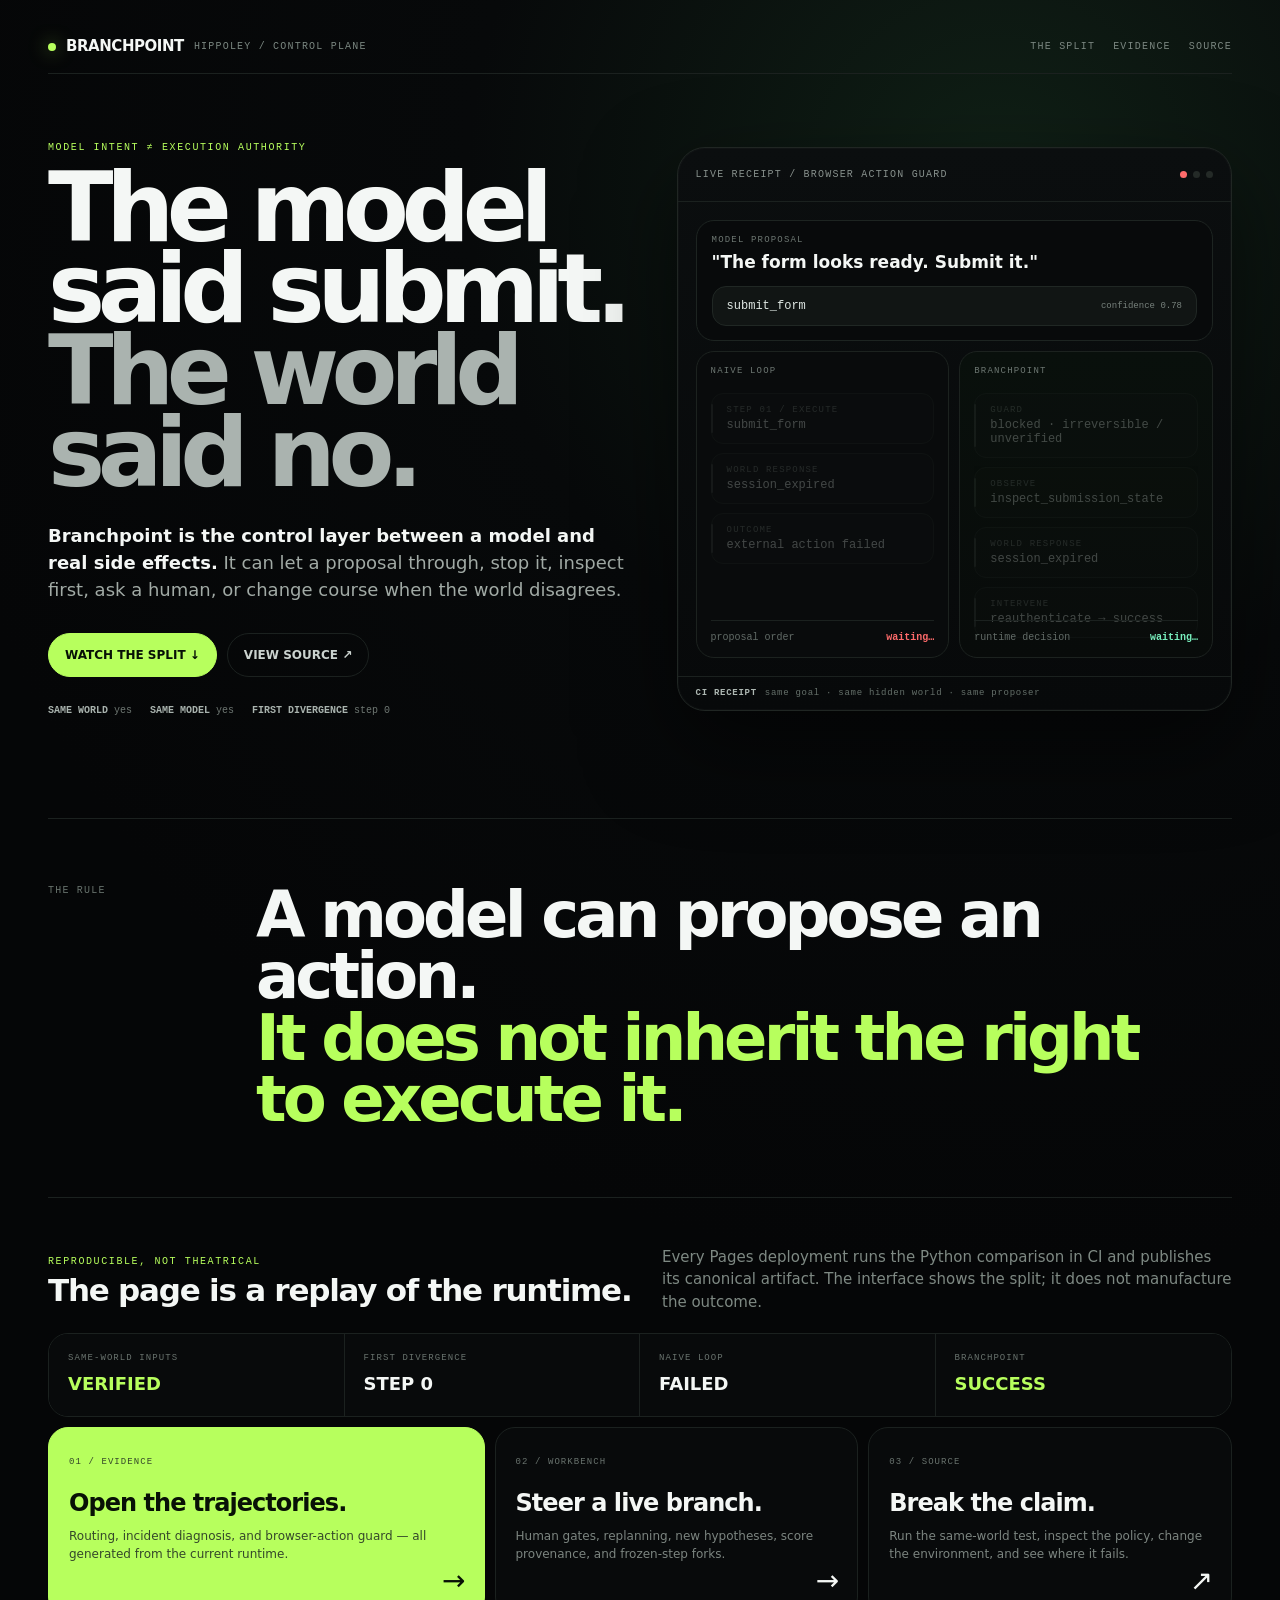
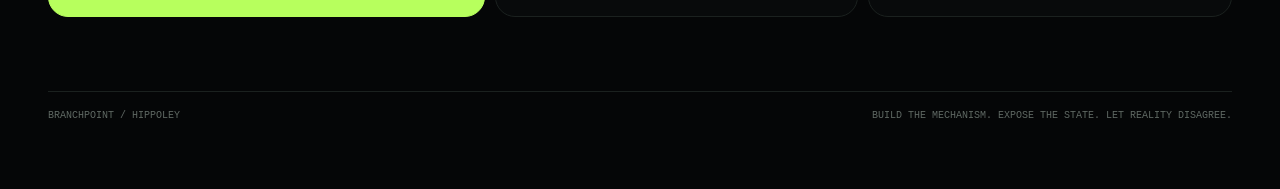
==== commit 4355d0b9: "site: turn homepage into a same-world hero split" ====
--- a/site/index.html
+++ b/site/index.html
@@ -1,69 +1,104 @@
 <!doctype html>
 <html lang="en"><head><meta charset="utf-8"><meta name="viewport" content="width=device-width,initial-scale=1">
-<meta name="description" content="CausalRAG is a causal decision runtime for AI agents: explicit uncertainty, tool routing, risk gates, verification, human approval, and counterfactual replay.">
-<meta name="keywords" content="CausalRAG, causal AI agents, decision runtime, probabilistic decisions, typed actions, tool routing, confidence gates, human in the loop, agent evaluation, counterfactual replay">
-<meta property="og:title" content="CausalRAG — causal decision runtime for AI agents">
-<meta property="og:description" content="The model proposes. CausalRAG decides what is safe, informative, and worth doing next.">
+<meta name="description" content="Branchpoint is the control layer between model proposals and real-world side effects: inspect uncertainty, gate risky actions, and let world evidence change the next move.">
+<meta name="keywords" content="Branchpoint, AI agents, decision runtime, tool routing, human in the loop, verification, agent safety, counterfactual replay">
+<meta property="og:title" content="Branchpoint — the control layer between a model and the world">
+<meta property="og:description" content="The model said submit. The world said no. Branchpoint inserts a decision boundary before real side effects.">
 <meta property="og:type" content="website">
 <meta property="og:url" content="https://hippoley.github.io/CausalRAG/">
 <meta property="og:image" content="https://hippoley.github.io/CausalRAG/social-preview.svg">
 <meta name="twitter:card" content="summary_large_image">
-<meta name="twitter:title" content="CausalRAG — causal decision runtime for AI agents">
-<meta name="twitter:description" content="The model proposes. CausalRAG decides what is safe, informative, and worth doing next.">
+<meta name="twitter:title" content="Branchpoint — model intent is not execution authority">
+<meta name="twitter:description" content="Same world. Same model. Different control layer.">
 <meta name="twitter:image" content="https://hippoley.github.io/CausalRAG/social-preview.svg">
 <link rel="canonical" href="https://hippoley.github.io/CausalRAG/">
-<title>CausalRAG — causal decision runtime for AI agents</title>
+<title>Branchpoint — the control layer between a model and the world</title>
 <style>
-:root{--bg:#07110f;--paper:#0b1715;--ink:#eff8f4;--muted:#90a49e;--line:#1d3530;--mint:#78f0be;--soft:#cfe0da}
-*{box-sizing:border-box}body{margin:0;background:var(--bg);color:var(--ink);font:15px/1.55 Inter,ui-sans-serif,system-ui,sans-serif}a{color:inherit}.wrap{max-width:1180px;margin:auto;padding:26px 28px 78px}.top{display:flex;align-items:center;justify-content:space-between;margin-bottom:84px}.brand{font-weight:850;letter-spacing:-.03em;text-decoration:none}.brand small{margin-left:8px;color:var(--muted);font:9px ui-monospace,monospace;letter-spacing:.1em}.topnav{display:flex;gap:16px}.topnav a{color:var(--muted);font-size:12px;text-decoration:none}.hero{max-width:920px}.eyebrow{color:var(--mint);font:10px ui-monospace,monospace;letter-spacing:.14em}.hero h1{font-size:clamp(54px,8vw,104px);line-height:.88;letter-spacing:-.075em;margin:13px 0 24px;max-width:1000px}.hero h1 em{color:var(--mint);font-style:normal}.hero p{max-width:740px;margin:0;color:#b7c8c2;font-size:18px}.proof{display:flex;gap:8px;flex-wrap:wrap;margin-top:24px}.proof span{border:1px solid var(--line);border-radius:999px;padding:6px 9px;color:#8ea49e;font:10px ui-monospace,monospace}.statement{margin:72px 0 22px;padding:22px 0;border-top:1px solid var(--line);border-bottom:1px solid var(--line);display:grid;grid-template-columns:1fr 1fr;gap:34px}.statement b{font-size:24px;letter-spacing:-.035em}.statement p{margin:0;color:var(--muted)}.receipt{margin:22px 0 14px;border:1px solid var(--line);border-radius:24px;overflow:hidden;background:#091513}.receipt-head{display:flex;justify-content:space-between;gap:20px;align-items:center;padding:18px 22px;border-bottom:1px solid var(--line)}.receipt-head span{font:9px ui-monospace,monospace;color:var(--mint);letter-spacing:.12em}.receipt-head small{color:var(--muted);font:10px ui-monospace,monospace}.receipt-grid{display:grid;grid-template-columns:1fr 52px 1fr}.arm{padding:24px;min-height:190px}.arm.bad{opacity:.72}.arm.good{background:#0c1d18}.arm-label{font:9px ui-monospace,monospace;color:var(--muted);letter-spacing:.1em}.arm h3{font-size:26px;letter-spacing:-.04em;margin:13px 0 7px}.arm p{margin:0;color:var(--muted);font-size:12px}.arm strong{display:inline-block;margin-top:18px;font:11px ui-monospace,monospace}.arm.good strong{color:var(--mint)}.split{display:grid;place-items:center;border-left:1px solid var(--line);border-right:1px solid var(--line);color:#537168;font-size:24px}.grid{display:grid;grid-template-columns:1fr 1fr;gap:14px}.card{display:block;position:relative;min-height:350px;padding:27px;border:1px solid var(--line);border-radius:24px;background:var(--paper);text-decoration:none;transition:.16s}.card:hover{transform:translateY(-2px);border-color:#40665a}.card.primary{background:var(--mint);color:#062018;border-color:var(--mint)}.tag{font:9px ui-monospace,monospace;letter-spacing:.12em;color:#7d958d}.primary .tag{color:#295e4d}.card h2{font-size:36px;letter-spacing:-.045em;margin:20px 0 10px}.card p{max-width:470px;color:var(--muted)}.primary p{color:#285848}.flow{position:absolute;left:27px;bottom:28px;font:11px ui-monospace,monospace;color:#6f8880}.primary .flow{color:#2a6551}.arrow{position:absolute;right:27px;bottom:20px;font-size:33px}.mini{margin-top:18px;color:#728a82;font-size:11px}.mini strong{color:#c8d9d3}.footer{margin-top:56px;padding-top:20px;border-top:1px solid var(--line);display:flex;justify-content:space-between;gap:20px;color:#6f857e;font-size:11px}
-@media(max-width:760px){.top{margin-bottom:54px}.topnav{display:none}.hero h1{font-size:55px}.statement,.grid{grid-template-columns:1fr}.receipt-grid{grid-template-columns:1fr}.split{height:42px;border:0;border-top:1px solid var(--line);border-bottom:1px solid var(--line);transform:rotate(90deg)}.card{min-height:320px}.wrap{padding-inline:18px}}
+:root{--bg:#050607;--panel:#0a0c0e;--ink:#f4f7f5;--muted:#7c8580;--line:#1b211f;--acid:#b7ff5d;--cyan:#8deeff;--red:#ff6b6b;--amber:#ffc857;--green:#78f0be}
+*{box-sizing:border-box}html{scroll-behavior:smooth}body{margin:0;background:radial-gradient(circle at 78% 10%,#102016 0,#07090a 28%,#050607 58%);color:var(--ink);font:15px/1.5 Inter,ui-sans-serif,system-ui,-apple-system,BlinkMacSystemFont,"Segoe UI",sans-serif}a{color:inherit}.shell{max-width:1240px;margin:auto;padding:20px 28px 68px}.top{height:54px;display:flex;align-items:center;justify-content:space-between;border-bottom:1px solid var(--line)}.brand{display:flex;align-items:center;gap:10px;text-decoration:none;font-weight:900;letter-spacing:-.03em}.brand i{width:8px;height:8px;border-radius:50%;background:var(--acid);box-shadow:0 0 18px #b7ff5d99}.brand small,.nav a{font:10px ui-monospace,SFMono-Regular,Menlo,monospace;letter-spacing:.12em;color:#7b8781;text-decoration:none}.nav{display:flex;gap:18px}.hero{display:grid;grid-template-columns:minmax(0,1fr) minmax(460px,.95fr);gap:44px;align-items:center;min-height:690px;padding:56px 0 36px}.eyebrow{font:10px ui-monospace,SFMono-Regular,Menlo,monospace;letter-spacing:.16em;color:var(--acid);text-transform:uppercase}.hero h1{font-size:clamp(64px,7.5vw,108px);line-height:.85;letter-spacing:-.078em;margin:15px 0 28px;max-width:760px}.hero h1 span{display:block;color:#aab3af}.hero-copy{max-width:690px;color:#a1aaa5;font-size:18px}.hero-copy b{color:var(--ink)}.actions{display:flex;gap:10px;flex-wrap:wrap;margin-top:30px}.btn{padding:12px 16px;border-radius:999px;text-decoration:none;font-weight:850;font-size:12px;border:1px solid var(--line)}.btn.primary{background:var(--acid);color:#071006;border-color:var(--acid)}.btn.ghost{color:#cbd3cf}.micro{display:flex;gap:18px;flex-wrap:wrap;margin-top:28px;color:#6f7873;font:10px ui-monospace,monospace}.micro b{color:#a9b3ae;font-weight:600}
+.demo{border:1px solid #202623;background:linear-gradient(180deg,#0b0e0f,#07090a);border-radius:28px;overflow:hidden;box-shadow:0 35px 90px #0008,0 0 0 1px #ffffff05 inset}.demo-head{height:54px;border-bottom:1px solid var(--line);display:flex;align-items:center;justify-content:space-between;padding:0 18px}.demo-head span{font:10px ui-monospace,monospace;letter-spacing:.12em;color:#87908c}.lights{display:flex;gap:6px}.lights i{width:7px;height:7px;border-radius:50%;background:#242a27}.lights i:first-child{background:var(--red)}.board{padding:18px}.prompt{border:1px solid #1d2421;border-radius:18px;padding:14px 15px;background:#080a0b}.prompt small,.lane-label,.event small{display:block;font:9px ui-monospace,monospace;letter-spacing:.13em;color:#6d7772}.prompt b{display:block;margin-top:5px;font-size:17px}.proposal{display:flex;align-items:center;justify-content:space-between;margin-top:10px;padding:12px 14px;border-radius:14px;background:#111514;border:1px solid #202724}.proposal code{font:12px ui-monospace,monospace;color:#dfe7e3}.proposal span{font:9px ui-monospace,monospace;color:#77817c}.lanes{display:grid;grid-template-columns:1fr 1fr;gap:10px;margin-top:10px}.lane{position:relative;min-height:302px;border:1px solid #1c221f;border-radius:18px;padding:14px;background:#090b0c;overflow:hidden}.lane.branch{background:linear-gradient(180deg,#09100c,#080b0a)}.lane-label{margin-bottom:13px}.event{position:relative;padding:11px 12px 11px 15px;border-radius:12px;border:1px solid #1f2623;background:#0f1211;margin-bottom:9px;opacity:.28;transform:translateY(4px);transition:.35s}.event b{display:block;margin-top:3px;font:12px ui-monospace,monospace;color:#d6dfda}.event::before{content:"";position:absolute;left:-1px;top:10px;bottom:10px;width:2px;border-radius:3px;background:#38403c}.event.hot{opacity:1;transform:none;border-color:#39413d}.event.hot::before{background:var(--acid);box-shadow:0 0 15px #b7ff5d80}.event.bad.hot::before{background:var(--red);box-shadow:0 0 15px #ff6b6b80}.event.good.hot::before{background:var(--green);box-shadow:0 0 15px #78f0be80}.event.guard.hot::before{background:var(--amber);box-shadow:0 0 15px #ffc85780}.status{position:absolute;left:14px;right:14px;bottom:14px;border-top:1px solid #1b211f;padding-top:11px;display:flex;justify-content:space-between;font:10px ui-monospace,monospace;color:#626b67}.status strong{color:#7a8580}.status strong.fail{color:var(--red)}.status strong.ok{color:var(--green)}.ticker{height:34px;border-top:1px solid var(--line);display:flex;align-items:center;padding:0 18px;color:#65706a;font:9px ui-monospace,monospace;letter-spacing:.08em}.ticker b{color:#aeb8b3;margin-right:8px}
+.thesis{margin:54px 0 0;padding:66px 0;border-top:1px solid var(--line);border-bottom:1px solid var(--line);display:grid;grid-template-columns:170px 1fr;gap:38px}.thesis h2{margin:0;font-size:clamp(38px,5vw,72px);line-height:.96;letter-spacing:-.06em;max-width:910px}.thesis h2 em{font-style:normal;color:var(--acid)}.thesis p{margin:0;color:#68736d;font:10px ui-monospace,monospace;letter-spacing:.12em}
+.proof{padding:48px 0 20px}.proof-top{display:flex;justify-content:space-between;gap:24px;align-items:end;margin-bottom:20px}.proof h3{margin:0;font-size:31px;letter-spacing:-.04em}.proof-top p{max-width:570px;margin:0;color:#7e8983}.receipt{display:grid;grid-template-columns:repeat(4,1fr);border:1px solid var(--line);border-radius:20px;overflow:hidden}.cell{padding:19px;border-right:1px solid var(--line);background:#080a0b}.cell:last-child{border-right:0}.cell span{display:block;font:9px ui-monospace,monospace;letter-spacing:.12em;color:#69736e}.cell b{display:block;margin-top:7px;font-size:18px}.cell b.acid{color:var(--acid)}.paths{display:grid;grid-template-columns:1.2fr 1fr 1fr;gap:10px;margin-top:10px}.path{position:relative;min-height:190px;padding:20px;border:1px solid var(--line);border-radius:20px;text-decoration:none;background:#080a0b}.path:hover{border-color:#3b4741}.path small{font:9px ui-monospace,monospace;color:#69736e;letter-spacing:.12em}.path h4{font-size:24px;letter-spacing:-.04em;margin:14px 0 6px}.path p{color:#7c8580;margin:0;max-width:400px;font-size:12px}.path i{position:absolute;right:18px;bottom:14px;font-style:normal;font-size:28px}.path.primary{background:var(--acid);color:#081106;border-color:var(--acid)}.path.primary p,.path.primary small{color:#34472a}.foot{margin-top:54px;padding-top:18px;border-top:1px solid var(--line);display:flex;justify-content:space-between;color:#5f6863;font:10px ui-monospace,monospace}
+@media(max-width:980px){.hero{grid-template-columns:1fr;min-height:0}.demo{max-width:760px}.thesis{grid-template-columns:1fr}.receipt{grid-template-columns:1fr 1fr}.cell:nth-child(2){border-right:0}.paths{grid-template-columns:1fr}.hero h1{font-size:72px}}@media(max-width:620px){.shell{padding:12px 16px 46px}.nav{display:none}.hero{padding-top:38px;gap:28px}.hero h1{font-size:55px}.hero-copy{font-size:15px}.lanes{grid-template-columns:1fr}.lane{min-height:270px}.thesis{padding:44px 0}.receipt{grid-template-columns:1fr}.cell{border-right:0;border-bottom:1px solid var(--line)}.cell:last-child{border-bottom:0}.proof-top{align-items:flex-start;flex-direction:column}.foot{flex-direction:column;gap:8px}}
 </style></head>
-<body><main class="wrap">
-<header class="top"><a class="brand" href="./">CausalRAG <small>CAUSAL DECISION RUNTIME</small></a><nav class="topnav"><a href="examples.html">Examples</a><a href="https://github.com/hippoley/CausalRAG">Source</a></nav></header>
+<body><main class="shell">
+<header class="top"><a class="brand" href="./"><i></i>BRANCHPOINT <small>HIPPOLEY / CONTROL PLANE</small></a><nav class="nav"><a href="#split">THE SPLIT</a><a href="examples.html">EVIDENCE</a><a href="https://github.com/hippoley/CausalRAG">SOURCE</a></nav></header>
+
 <section class="hero">
-<div class="eyebrow">THE DECISION LAYER BETWEEN A MODEL AND THE WORLD</div>
-<h1>Your agent can propose.<br><em>Can it decide?</em></h1>
-<p>CausalRAG turns uncertain state into inspectable next actions: score candidates, verify evidence, route tools, wait when timing matters, escalate when confidence is weak, and change the model when reality stops fitting it.</p>
-<div class="proof"><span>typed actions</span><span>probabilities</span><span>tool routing</span><span>human approval</span><span>verification</span><span>counterfactuals</span></div>
+<div>
+<div class="eyebrow">MODEL INTENT ≠ EXECUTION AUTHORITY</div>
+<h1>The model said submit.<span>The world said no.</span></h1>
+<p class="hero-copy"><b>Branchpoint is the control layer between a model and real side effects.</b> It can let a proposal through, stop it, inspect first, ask a human, or change course when the world disagrees.</p>
+<div class="actions"><a class="btn primary" href="#split">WATCH THE SPLIT ↓</a><a class="btn ghost" href="https://github.com/hippoley/CausalRAG">VIEW SOURCE ↗</a></div>
+<div class="micro"><span><b>SAME WORLD</b> yes</span><span><b>SAME MODEL</b> yes</span><span><b>FIRST DIVERGENCE</b> step 0</span></div>
+</div>
+
+<section class="demo" id="split" aria-label="Same-world comparison">
+<div class="demo-head"><span>LIVE RECEIPT / BROWSER ACTION GUARD</span><div class="lights"><i></i><i></i><i></i></div></div>
+<div class="board">
+<div class="prompt"><small>MODEL PROPOSAL</small><b>"The form looks ready. Submit it."</b><div class="proposal"><code>submit_form</code><span>confidence 0.78</span></div></div>
+<div class="lanes">
+<div class="lane">
+<div class="lane-label">NAIVE LOOP</div>
+<div class="event bad" data-naive="1"><small>STEP 01 / EXECUTE</small><b>submit_form</b></div>
+<div class="event bad" data-naive="2"><small>WORLD RESPONSE</small><b>session_expired</b></div>
+<div class="event bad" data-naive="3"><small>OUTCOME</small><b>external action failed</b></div>
+<div class="status"><span>proposal order</span><strong class="fail" id="naiveStatus">waiting…</strong></div>
+</div>
+<div class="lane branch">
+<div class="lane-label">BRANCHPOINT</div>
+<div class="event guard" data-branch="1"><small>GUARD</small><b>blocked · irreversible / unverified</b></div>
+<div class="event" data-branch="2"><small>OBSERVE</small><b>inspect_submission_state</b></div>
+<div class="event" data-branch="3"><small>WORLD RESPONSE</small><b>session_expired</b></div>
+<div class="event good" data-branch="4"><small>INTERVENE</small><b>reauthenticate → success</b></div>
+<div class="status"><span>runtime decision</span><strong class="ok" id="branchStatus">waiting…</strong></div>
+</div>
+</div>
+</div>
+<div class="ticker"><b id="tickerLabel">TRACE</b><span id="tickerText">same goal · same hidden world · same proposer</span></div>
 </section>
-<section class="statement">
-<b>State in. Decisions out.<br>The world gets a vote.</b>
-<p>A model can suggest the next move. CausalRAG owns the execution boundary: runtime validity, cost, risk, temporal attribution, belief updates, and the points where a human should actually look.</p>
 </section>
-<section class="receipt" aria-label="Verified same-world comparison">
-  <div class="receipt-head"><span>VERIFIED SAME-WORLD RECEIPT</span><small id="receiptBuild">loading CI artifact…</small></div>
-  <div class="receipt-grid">
-    <div class="arm bad"><div class="arm-label">PROPOSAL ORDER</div><h3 id="plainMove">submit_form</h3><p>First candidate crosses the external execution boundary immediately.</p><strong id="plainResult">→ result loading…</strong></div>
-    <div class="split">→</div>
-    <div class="arm good"><div class="arm-label">RUNTIME DECISION</div><h3 id="runtimeMove">inspect_submission_state</h3><p>Canonical risk and irreversibility move a read-only check ahead of the side effect.</p><strong id="runtimeResult">→ result loading…</strong></div>
-  </div>
+
+<section class="thesis">
+<p>THE RULE</p>
+<h2>A model can propose an action.<br><em>It does not inherit the right to execute it.</em></h2>
 </section>
-<section class="grid">
-<a class="card" href="examples.html">
-<span class="tag">VERIFIED EXAMPLES</span>
-<h2>Watch the world change the next move.</h2>
-<p>Three CI-generated Python trajectories: route an ambiguous request, diagnose a production incident, and stop a risky browser action before execution.</p>
-<div class="flow">state → action → world → updated state</div><span class="arrow">→</span>
-</a>
-<a class="card primary" href="https://github.com/hippoley/CausalRAG">
-<span class="tag">LIVE WORKBENCH</span>
-<h2>Bring your own goal.</h2>
-<p>Run a real session with Agent History, Safe Auto, human gates, replanning, new hypotheses, score provenance, and frozen-step forks.</p>
-<div class="flow">goal → branch → evidence → replan</div><span class="arrow">→</span>
-</a>
+
+<section class="proof">
+<div class="proof-top"><div><div class="eyebrow">REPRODUCIBLE, NOT THEATRICAL</div><h3>The page is a replay of the runtime.</h3></div><p>Every Pages deployment runs the Python comparison in CI and publishes its canonical artifact. The interface shows the split; it does not manufacture the outcome.</p></div>
+<div class="receipt">
+<div class="cell"><span>SAME-WORLD INPUTS</span><b class="acid" id="sameWorld">VERIFIED</b></div>
+<div class="cell"><span>FIRST DIVERGENCE</span><b id="divergence">STEP 0</b></div>
+<div class="cell"><span>NAIVE LOOP</span><b id="naiveResult">FAILED</b></div>
+<div class="cell"><span>BRANCHPOINT</span><b class="acid" id="branchResult">SUCCESS</b></div>
+</div>
+<div class="paths">
+<a class="path primary" href="examples.html"><small>01 / EVIDENCE</small><h4>Open the trajectories.</h4><p>Routing, incident diagnosis, and browser-action guard — all generated from the current runtime.</p><i>→</i></a>
+<a class="path" href="https://github.com/hippoley/CausalRAG#5-open-the-live-workbench"><small>02 / WORKBENCH</small><h4>Steer a live branch.</h4><p>Human gates, replanning, new hypotheses, score provenance, and frozen-step forks.</p><i>→</i></a>
+<a class="path" href="https://github.com/hippoley/CausalRAG"><small>03 / SOURCE</small><h4>Break the claim.</h4><p>Run the same-world test, inspect the policy, change the environment, and see where it fails.</p><i>↗</i></a>
+</div>
 </section>
-<div class="mini"><strong>Zero-setup Pages:</strong> verified replay only. <strong>Live execution:</strong> Python + FastAPI backend.</div>
-<footer class="footer"><span>CausalRAG · Apache-2.0</span><span>The model proposes. The runtime decides. The world corrects both.</span></footer>
+<footer class="foot"><span>BRANCHPOINT / HIPPOLEY</span><span>BUILD THE MECHANISM. EXPOSE THE STATE. LET REALITY DISAGREE.</span></footer>
 </main>
 <script>
+const naive=[...document.querySelectorAll('[data-naive]')],branch=[...document.querySelectorAll('[data-branch]')];
+const ticker=document.getElementById('tickerText'),ns=document.getElementById('naiveStatus'),bs=document.getElementById('branchStatus');
+const phases=[
+{n:0,b:0,t:'same goal · same hidden world · same proposer',ns:'waiting…',bs:'waiting…'},
+{n:1,b:1,t:'proposal: submit_form',ns:'executing',bs:'guarding'},
+{n:2,b:2,t:'Branchpoint spends 0.02 on a read-only observation before the side effect',ns:'world rejected',bs:'inspecting'},
+{n:3,b:3,t:'observation: session_expired',ns:'failed',bs:'updating state'},
+{n:3,b:4,t:'next intervention: reauthenticate',ns:'failed',bs:'success'}
+];let phase=0;
+function paint(p){naive.forEach((e,i)=>e.classList.toggle('hot',i<p.n));branch.forEach((e,i)=>e.classList.toggle('hot',i<p.b));ticker.textContent=p.t;ns.textContent=p.ns;bs.textContent=p.bs}
+paint(phases[0]);setInterval(()=>{phase=(phase+1)%phases.length;paint(phases[phase])},1800);
+
 fetch('data/runtime.json').then(r=>r.json()).then(data=>{
-  const report=data.playable_ab||{},v=report.vanilla||{},q=report.causal||{};
-  const vm=v.metrics||{},qm=q.metrics||{};
-  const vd=(v.decisions||[])[0]?.selected?.name,qd=(q.decisions||[])[0]?.selected?.name;
-  if(vd)document.getElementById('plainMove').textContent=vd;
-  if(qd)document.getElementById('runtimeMove').textContent=qd;
-  document.getElementById('plainResult').textContent='→ '+(vm.success?'success':'failed');
-  document.getElementById('runtimeResult').textContent='→ '+(qm.success?'success':'failed');
-  document.getElementById('receiptBuild').textContent='build '+String(data.commit||'verified')+' · first divergence step '+String(report.first_divergence?.step??'—');
-}).catch(()=>{document.getElementById('receiptBuild').textContent='verified artifact available in Examples';});
+ const report=data.playable_ab||{},v=report.vanilla||{},q=report.causal||{},cmp=report.comparison||{};
+ document.getElementById('sameWorld').textContent=cmp.same_world_inputs===true?'VERIFIED':'CHECK';
+ document.getElementById('divergence').textContent='STEP '+String(report.first_divergence?.step??'—');
+ document.getElementById('naiveResult').textContent=v.metrics?.success===false?'FAILED':String(v.metrics?.success??'—').toUpperCase();
+ document.getElementById('branchResult').textContent=q.metrics?.success===true?'SUCCESS':String(q.metrics?.success??'—').toUpperCase();
+ document.getElementById('tickerLabel').textContent='BUILD '+String(data.commit||'verified').toUpperCase();
+}).catch(()=>{document.getElementById('tickerLabel').textContent='CI RECEIPT';});
 </script></body></html>
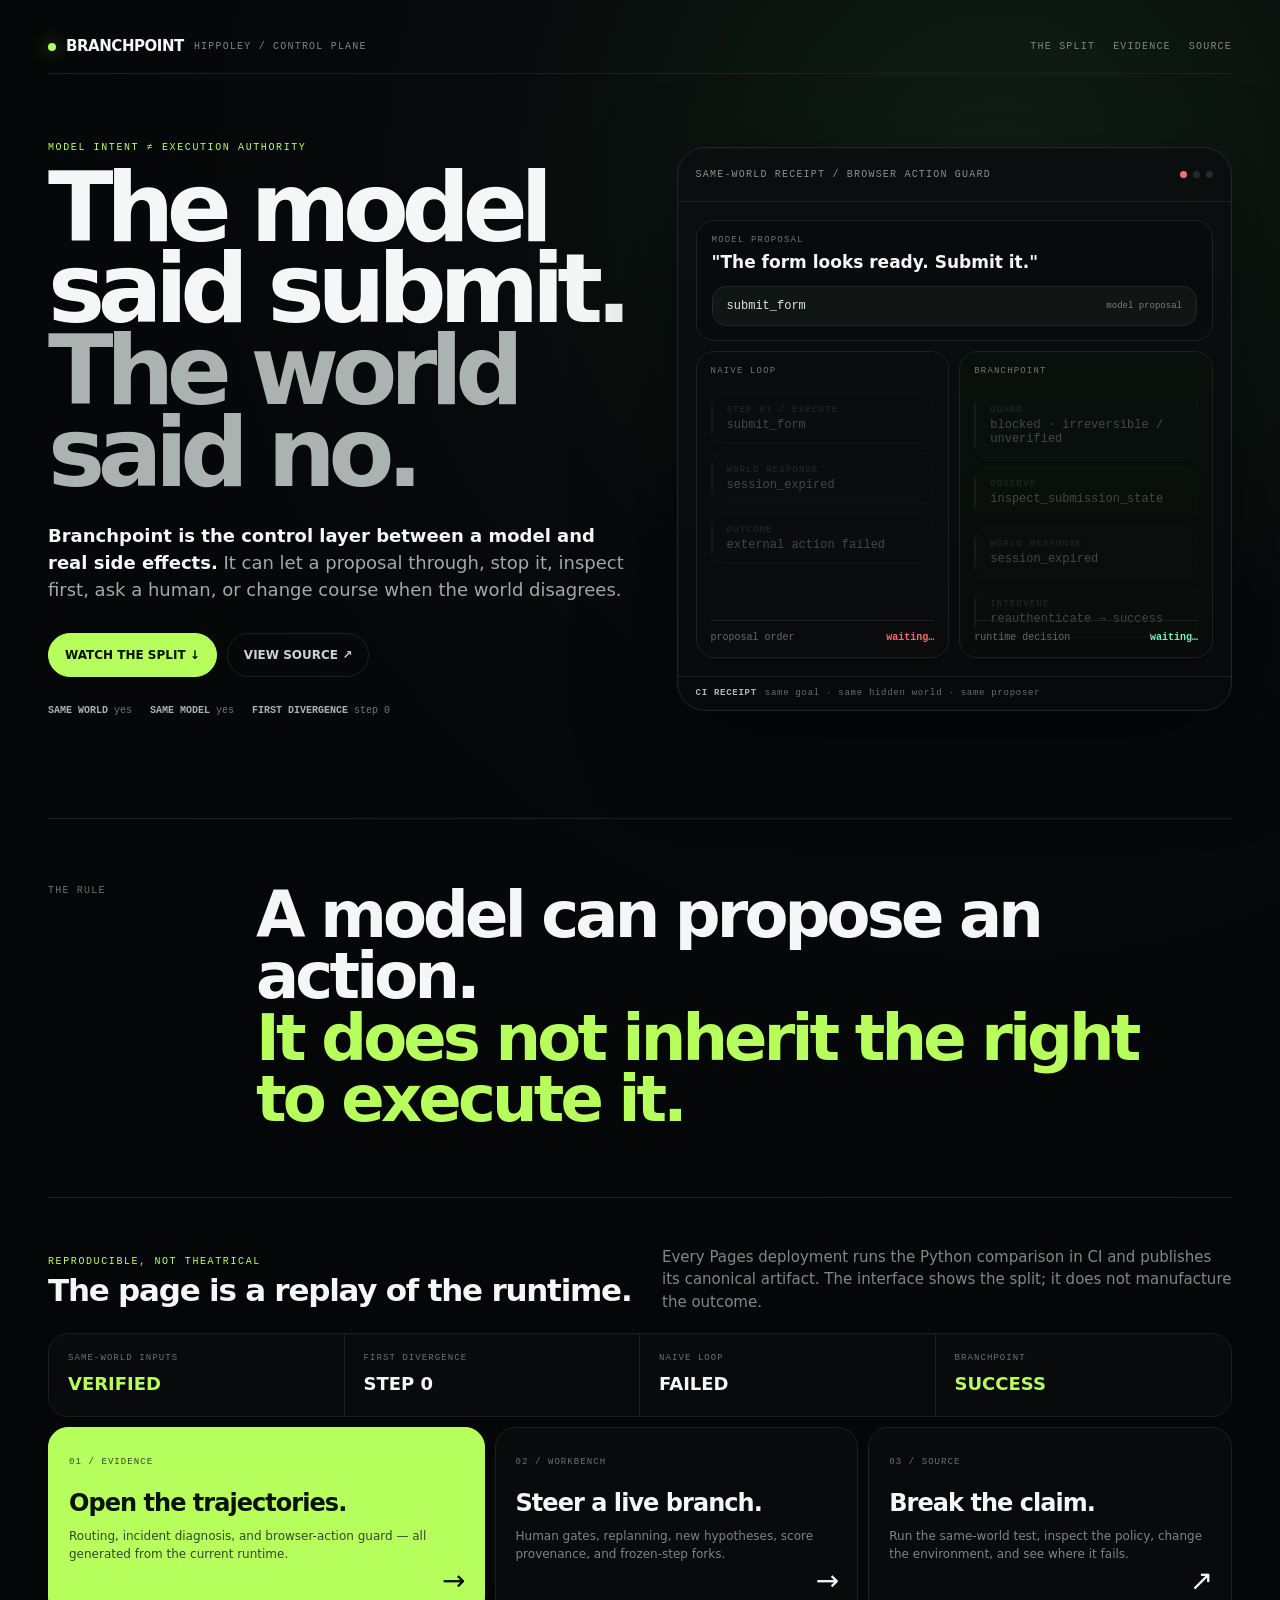
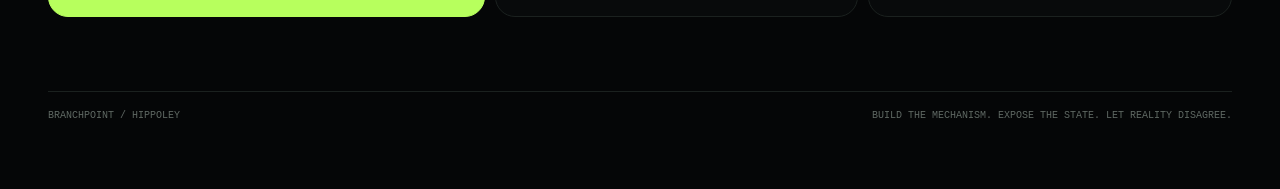
==== commit 62c2928f: "site: keep the hero receipt explicit and evidence-first" ====
--- a/site/index.html
+++ b/site/index.html
@@ -34,9 +34,9 @@
 </div>
 
 <section class="demo" id="split" aria-label="Same-world comparison">
-<div class="demo-head"><span>LIVE RECEIPT / BROWSER ACTION GUARD</span><div class="lights"><i></i><i></i><i></i></div></div>
+<div class="demo-head"><span>SAME-WORLD RECEIPT / BROWSER ACTION GUARD</span><div class="lights"><i></i><i></i><i></i></div></div>
 <div class="board">
-<div class="prompt"><small>MODEL PROPOSAL</small><b>"The form looks ready. Submit it."</b><div class="proposal"><code>submit_form</code><span>confidence 0.78</span></div></div>
+<div class="prompt"><small>MODEL PROPOSAL</small><b>"The form looks ready. Submit it."</b><div class="proposal"><code>submit_form</code><span>model proposal</span></div></div>
 <div class="lanes">
 <div class="lane">
 <div class="lane-label">NAIVE LOOP</div>
@@ -91,7 +91,12 @@
 {n:3,b:4,t:'next intervention: reauthenticate',ns:'failed',bs:'success'}
 ];let phase=0;
 function paint(p){naive.forEach((e,i)=>e.classList.toggle('hot',i<p.n));branch.forEach((e,i)=>e.classList.toggle('hot',i<p.b));ticker.textContent=p.t;ns.textContent=p.ns;bs.textContent=p.bs}
-paint(phases[0]);setInterval(()=>{phase=(phase+1)%phases.length;paint(phases[phase])},1800);
+paint(phases[0]);
+if(!window.matchMedia('(prefers-reduced-motion: reduce)').matches){
+  setInterval(()=>{phase=(phase+1)%phases.length;paint(phases[phase])},1800);
+}else{
+  paint(phases[phases.length-1]);
+}
 
 fetch('data/runtime.json').then(r=>r.json()).then(data=>{
  const report=data.playable_ab||{},v=report.vanilla||{},q=report.causal||{},cmp=report.comparison||{};
